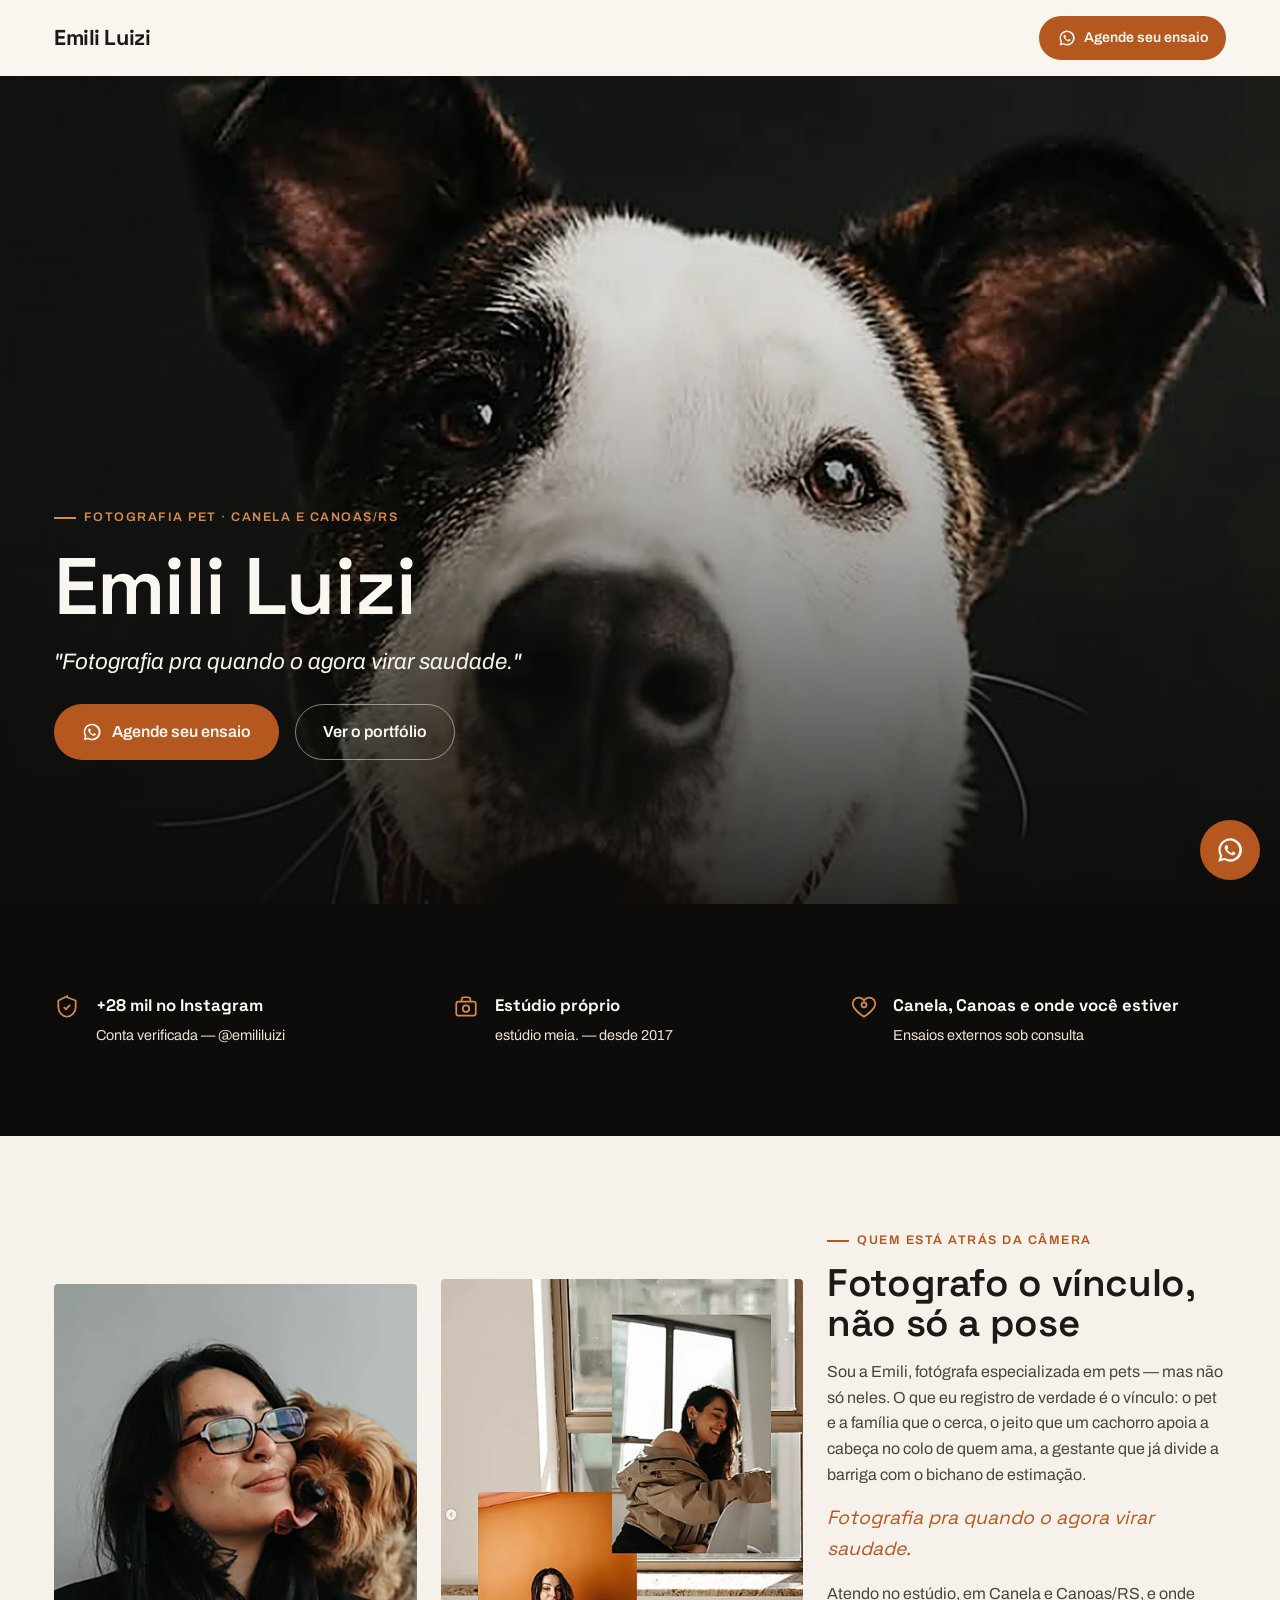
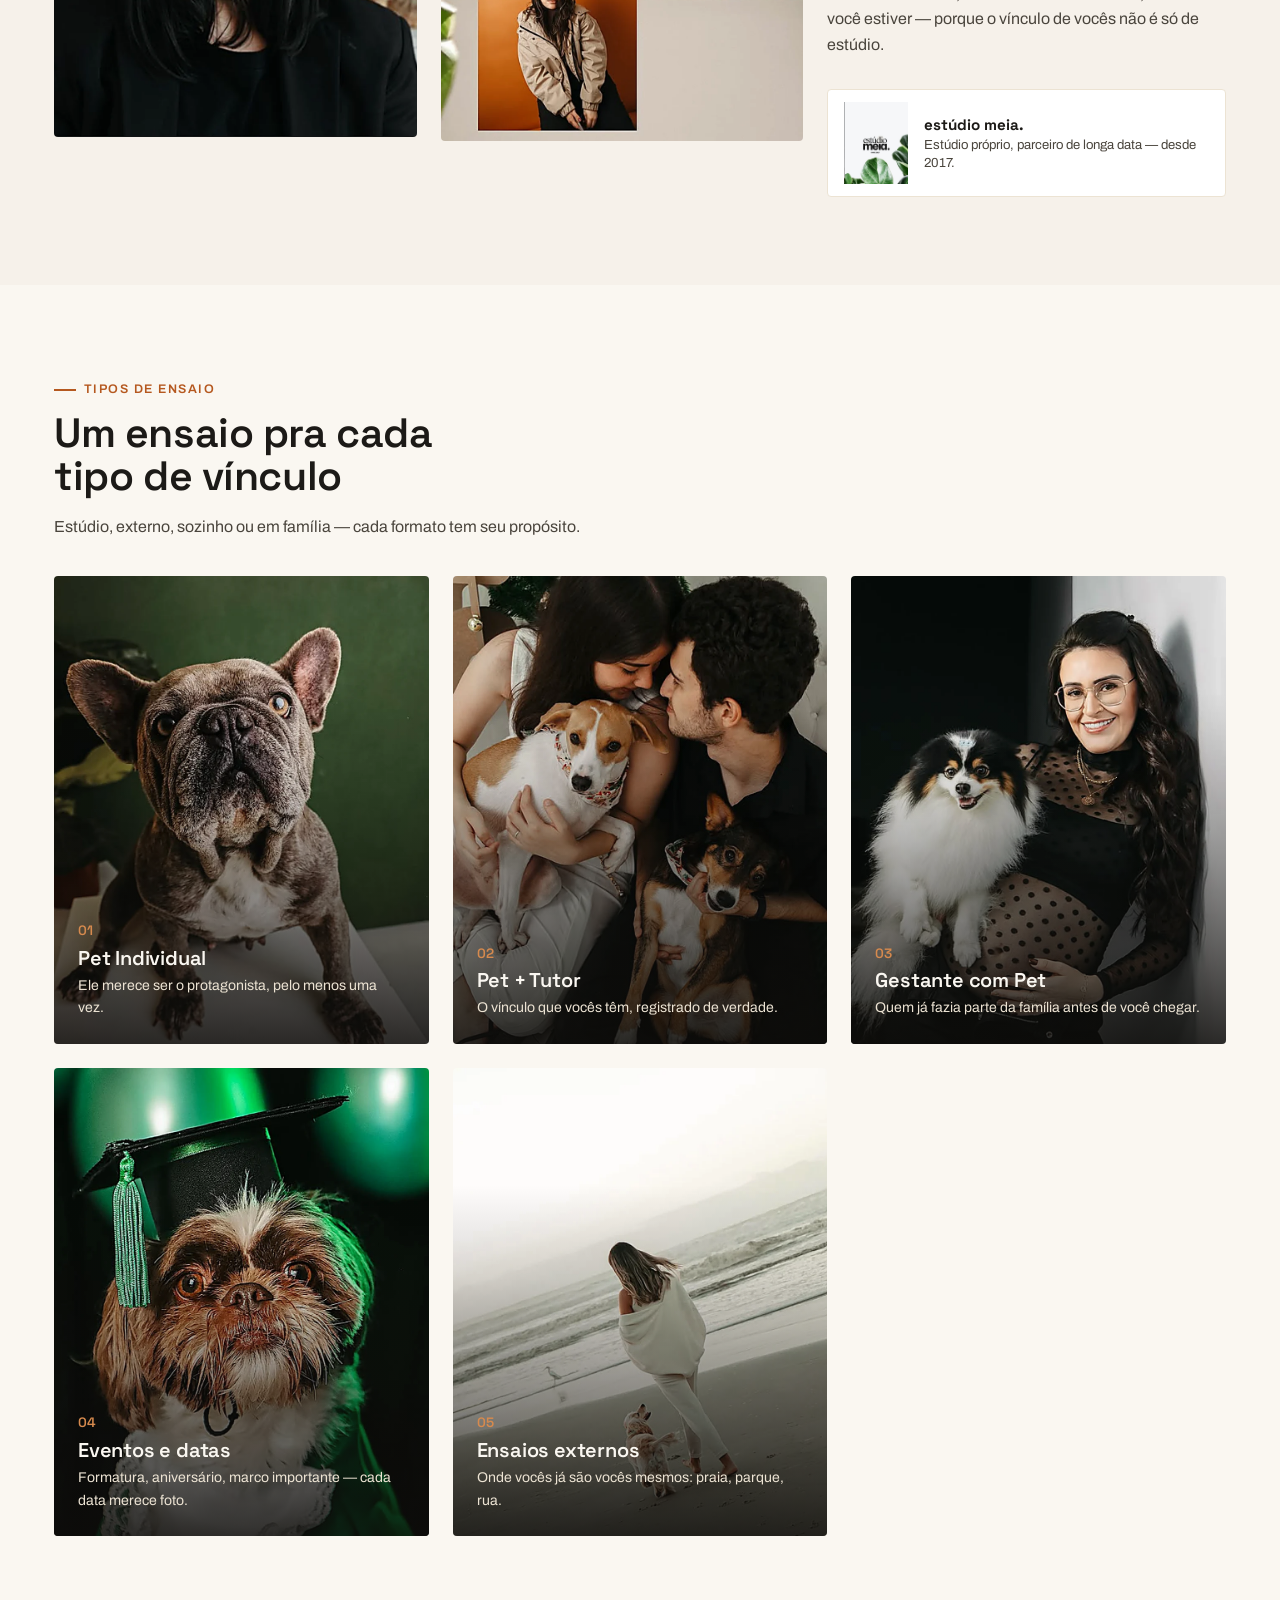
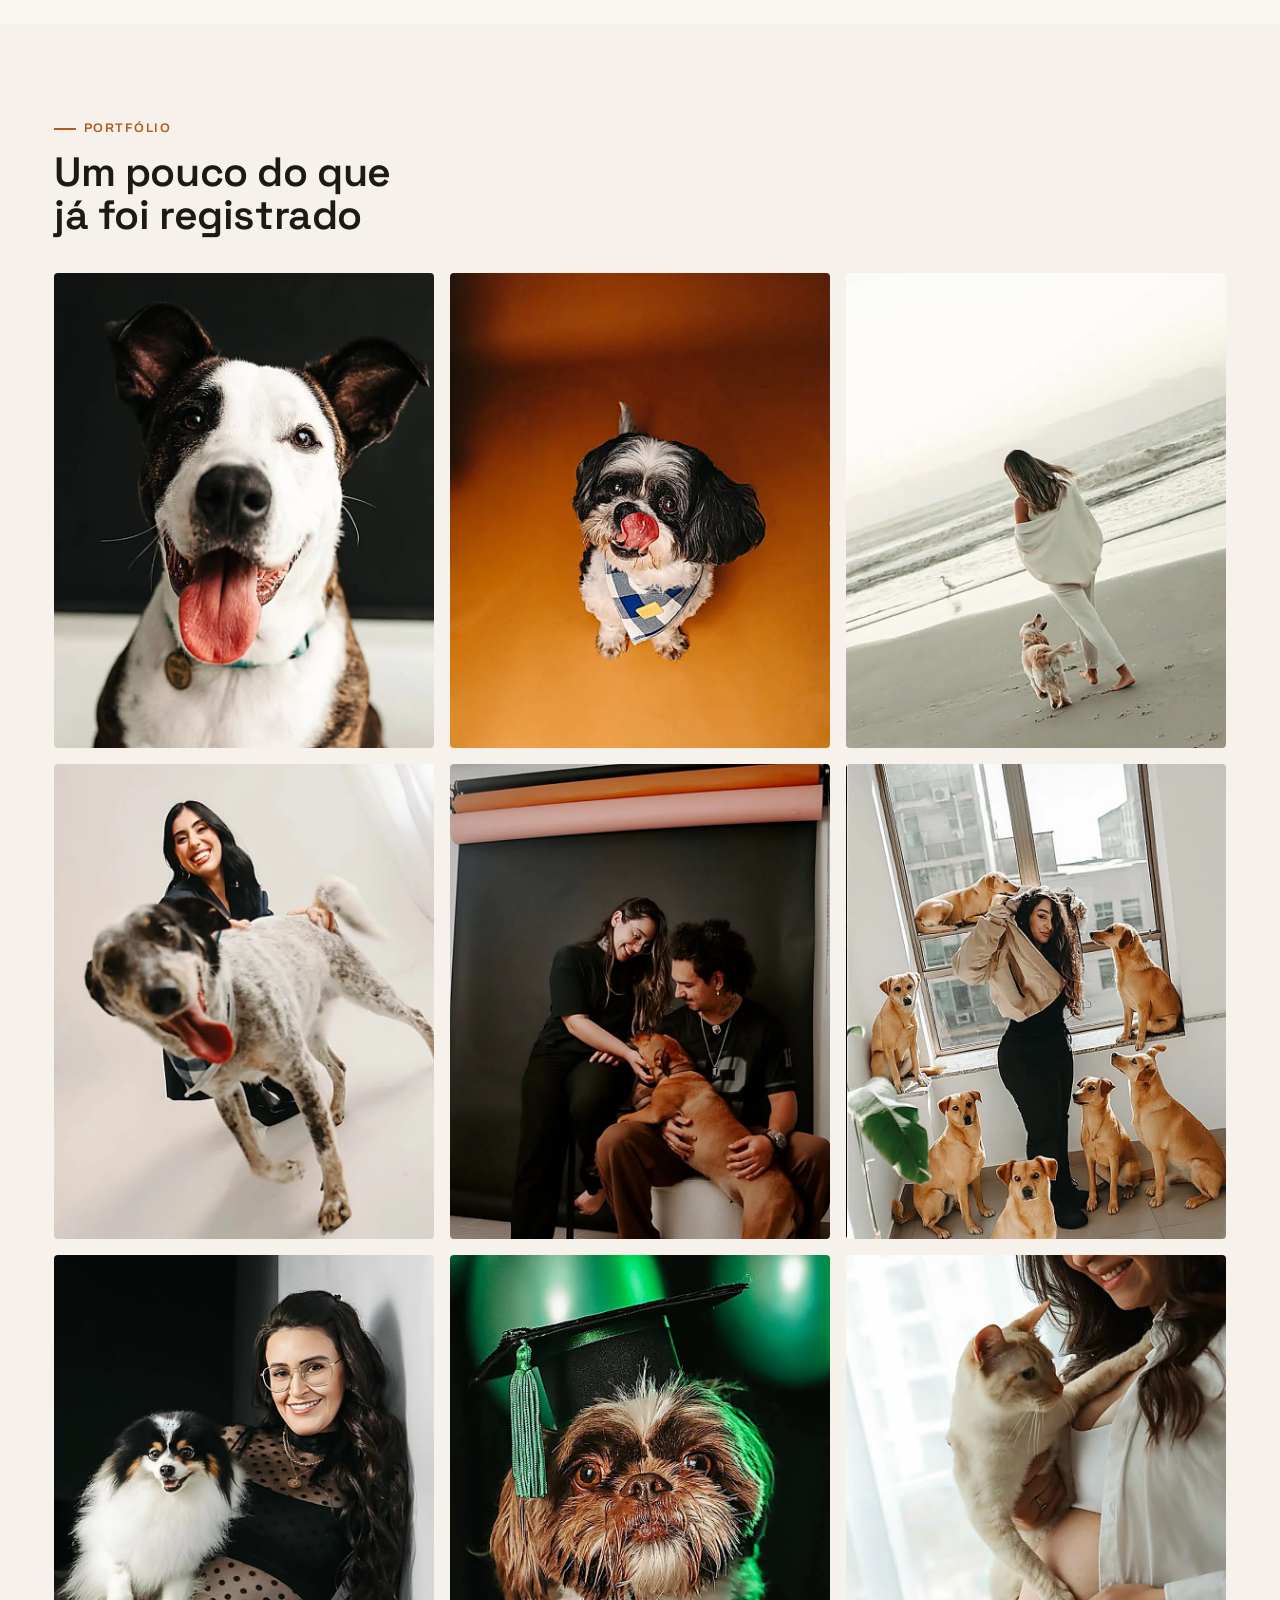
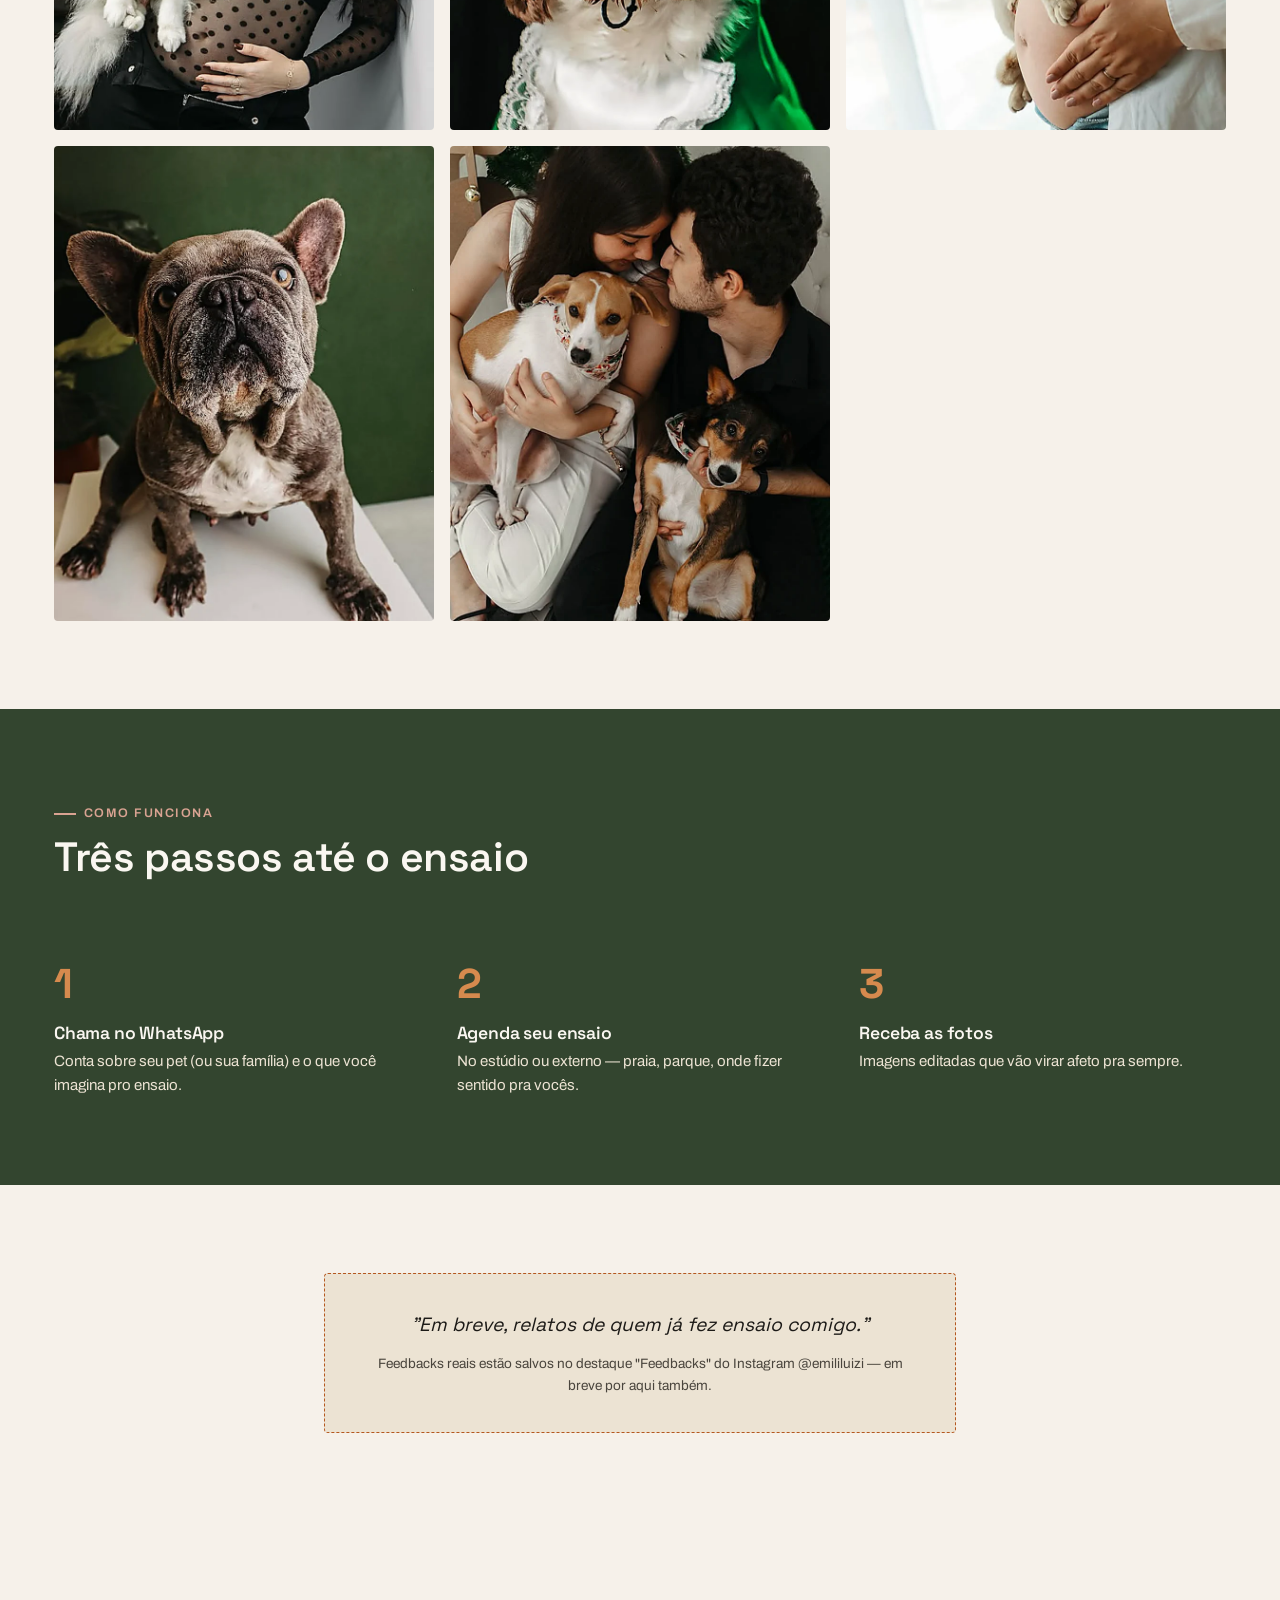
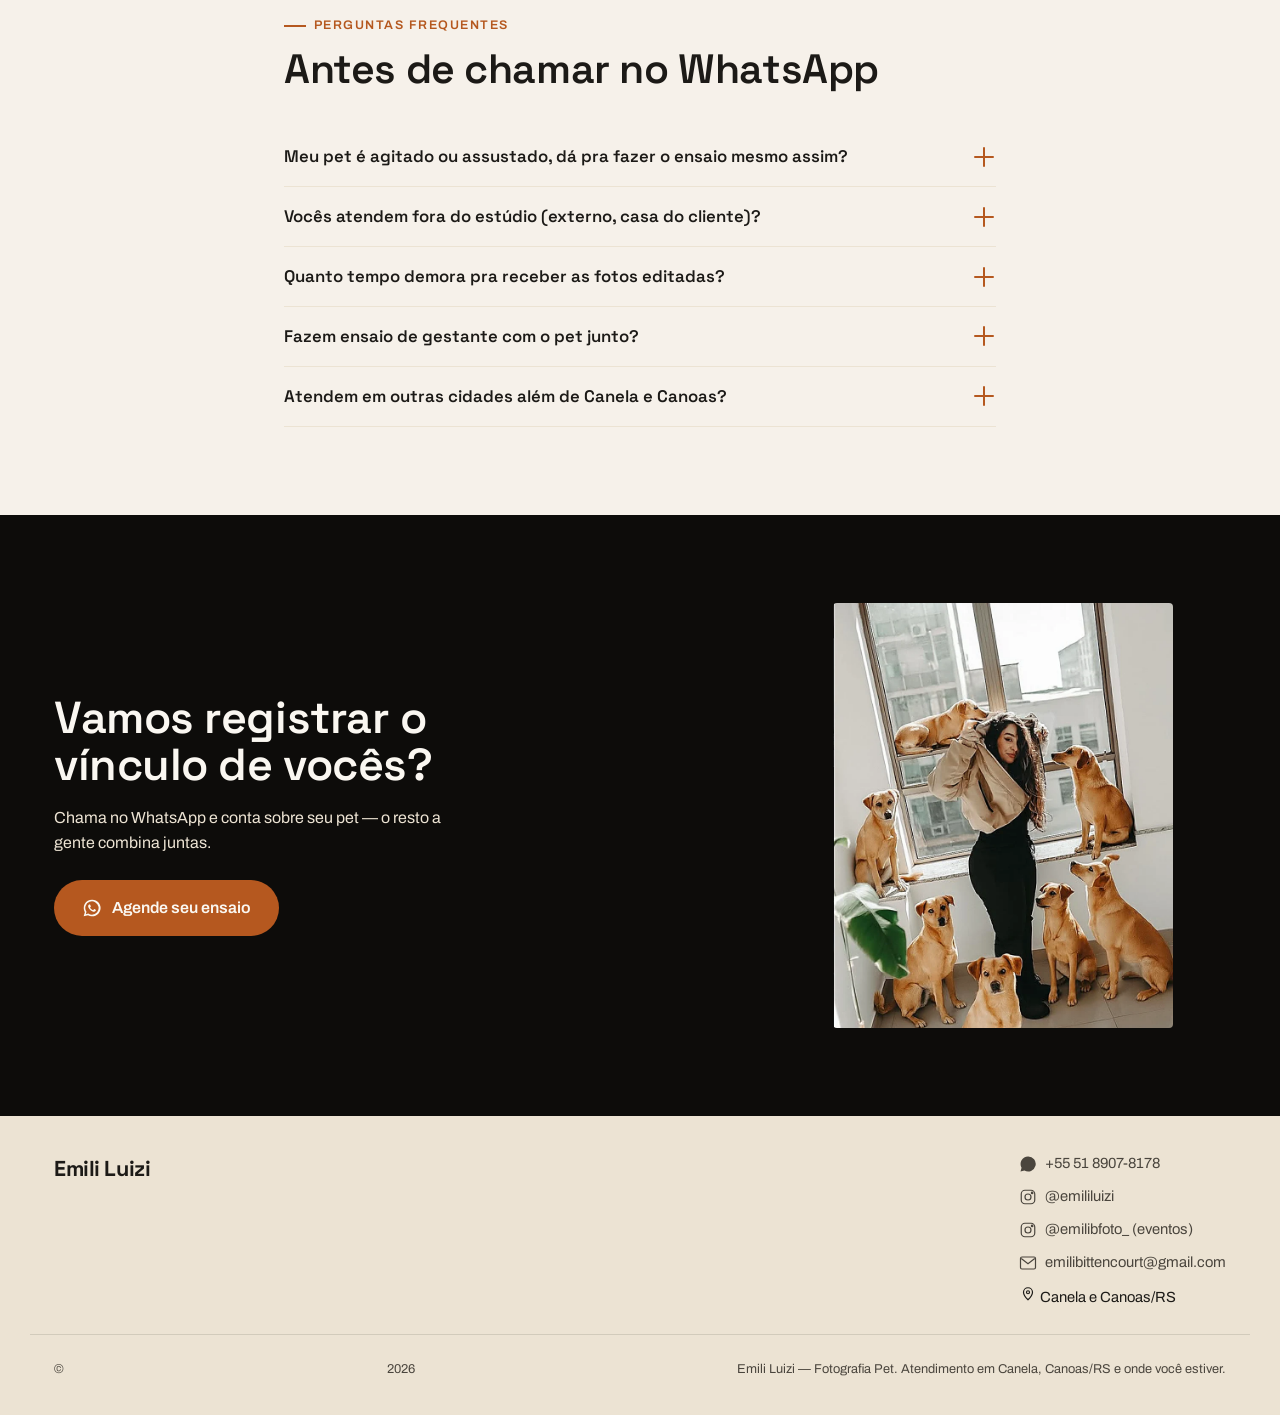
==== index.html @ 00d35cf0 "Site institucional Emili Luizi (fotografa pet) HTML/CSS/JS estatico. Paleta extraida dos proprios fu" ====
<!DOCTYPE html>
<html lang="pt-BR">
<head>
<meta charset="UTF-8">
<meta name="viewport" content="width=device-width, initial-scale=1">
<title>Emili Luizi | Fotógrafa Pet</title>
<meta name="description" content="Fotografia pra quando o agora virar saudade. Ensaios pet, pet+tutor, gestante com pet e eventos em Canela e Canoas/RS — e aonde você estiver.">

<meta property="og:type" content="website">
<meta property="og:title" content="Emili Luizi | Fotógrafa Pet">
<meta property="og:description" content="Fotografia pra quando o agora virar saudade. Ensaios pet, pet+tutor, gestante com pet e eventos em Canela e Canoas/RS.">
<meta property="og:image" content="https://emili-luizi.vercel.app/assets/img/og.jpg">
<meta property="og:url" content="https://emili-luizi.vercel.app/">
<meta name="twitter:card" content="summary_large_image">

<link rel="icon" type="image/svg+xml" href="assets/img/favicon.svg">
<link rel="stylesheet" href="assets/css/style.css">
</head>
<body>

<header class="header">
  <div class="wrap">
    <a href="#topo" class="marca">Emili Luizi</a>
    <a class="nav-cta" href="https://wa.me/555189078178?text=Ol%C3%A1%21%20Vim%20pelo%20site%20e%20gostaria%20de%20agendar%20um%20ensaio." target="_blank" rel="noopener">
      <svg viewBox="0 0 24 24" fill="currentColor" aria-hidden="true"><path d="M12 2a10 10 0 0 0-8.6 15L2 22l5.2-1.4A10 10 0 1 0 12 2Zm0 18a8 8 0 0 1-4.1-1.1l-.3-.2-3 .8.8-2.9-.2-.3A8 8 0 1 1 12 20Zm4.4-5.9c-.2-.1-1.4-.7-1.6-.8-.2-.1-.4-.1-.5.1-.2.2-.6.8-.8 1-.1.2-.3.2-.5.1-.2-.1-1-.4-1.9-1.2-.7-.6-1.2-1.4-1.3-1.6-.1-.2 0-.4.1-.5l.4-.4c.1-.1.2-.3.2-.4.1-.2 0-.3 0-.5s-.5-1.3-.7-1.7c-.2-.4-.4-.4-.5-.4h-.5c-.2 0-.4.1-.6.3-.2.2-.8.8-.8 1.9s.8 2.2.9 2.4c.1.2 1.6 2.5 3.9 3.5.5.2.9.4 1.3.5.5.2 1 .1 1.4.1.4-.1 1.4-.6 1.6-1.1.2-.5.2-1 .1-1.1-.1-.1-.2-.2-.4-.3Z"/></svg>
      Agende seu ensaio
    </a>
  </div>
</header>

<main id="topo">

  <!-- 1. HERO -->
  <section class="hero">
    <div class="hero-fundo">
      <picture>
        <source srcset="assets/img/hero.webp" type="image/webp">
        <img src="assets/img/hero.jpg" alt="Cachorro sorrindo com a língua de fora, retrato em estúdio fundo preto" width="1400" height="1750" loading="eager">
      </picture>
    </div>
    <div class="hero-conteudo wrap">
      <span class="kicker">Fotografia Pet · Canela e Canoas/RS</span>
      <h1>Emili Luizi</h1>
      <p class="slogan">"Fotografia pra quando o agora virar saudade."</p>
      <div class="botoes-hero">
        <a class="btn btn-terracota" href="https://wa.me/555189078178?text=Ol%C3%A1%21%20Vim%20pelo%20site%20e%20gostaria%20de%20agendar%20um%20ensaio." target="_blank" rel="noopener">
          <svg viewBox="0 0 24 24" fill="currentColor" aria-hidden="true"><path d="M12 2a10 10 0 0 0-8.6 15L2 22l5.2-1.4A10 10 0 1 0 12 2Zm0 18a8 8 0 0 1-4.1-1.1l-.3-.2-3 .8.8-2.9-.2-.3A8 8 0 1 1 12 20Zm4.4-5.9c-.2-.1-1.4-.7-1.6-.8-.2-.1-.4-.1-.5.1-.2.2-.6.8-.8 1-.1.2-.3.2-.5.1-.2-.1-1-.4-1.9-1.2-.7-.6-1.2-1.4-1.3-1.6-.1-.2 0-.4.1-.5l.4-.4c.1-.1.2-.3.2-.4.1-.2 0-.3 0-.5s-.5-1.3-.7-1.7c-.2-.4-.4-.4-.5-.4h-.5c-.2 0-.4.1-.6.3-.2.2-.8.8-.8 1.9s.8 2.2.9 2.4c.1.2 1.6 2.5 3.9 3.5.5.2.9.4 1.3.5.5.2 1 .1 1.4.1.4-.1 1.4-.6 1.6-1.1.2-.5.2-1 .1-1.1-.1-.1-.2-.2-.4-.3Z"/></svg>
          Agende seu ensaio
        </a>
        <a class="btn btn-contorno" href="#galeria">Ver o portfólio</a>
      </div>
    </div>
  </section>

  <!-- 2. SELOS -->
  <section class="selos">
    <div class="wrap">
      <div class="selo">
        <svg viewBox="0 0 24 24" fill="none" stroke="currentColor" stroke-width="1.6" aria-hidden="true"><path d="M12 2 4 6v6c0 5 3.4 8.5 8 9 4.6-.5 8-4 8-9V6l-8-3Z"/><path d="m9 12 2 2 4-4"/></svg>
        <div><strong>+28 mil no Instagram</strong><span>Conta verificada — @emililuizi</span></div>
      </div>
      <div class="selo">
        <svg viewBox="0 0 24 24" fill="none" stroke="currentColor" stroke-width="1.6" aria-hidden="true"><rect x="3" y="7" width="18" height="13" rx="2"/><path d="M8 7V5a2 2 0 0 1 2-2h4a2 2 0 0 1 2 2v2"/><circle cx="12" cy="13.5" r="3"/></svg>
        <div><strong>Estúdio próprio</strong><span>estúdio meia. — desde 2017</span></div>
      </div>
      <div class="selo">
        <svg viewBox="0 0 24 24" fill="none" stroke="currentColor" stroke-width="1.6" aria-hidden="true"><path d="M12 21s-7-4.5-9.5-9A5.5 5.5 0 0 1 12 6a5.5 5.5 0 0 1 9.5 6c-2.5 4.5-9.5 9-9.5 9Z"/><circle cx="12" cy="10" r="2.3"/></svg>
        <div><strong>Canela, Canoas e onde você estiver</strong><span>Ensaios externos sob consulta</span></div>
      </div>
    </div>
  </section>

  <!-- 3. SOBRE -->
  <section class="sobre" id="sobre">
    <div class="wrap">
      <div class="sobre-fig">
        <picture>
          <source srcset="assets/img/sobre-principal.webp" type="image/webp">
          <img src="assets/img/sobre-principal.jpg" alt="Emili Luizi sendo lambida por um cachorro pequeno de pelagem clara" width="900" height="1050" loading="lazy">
        </picture>
      </div>
      <div class="sobre-fig colagem">
        <picture>
          <source srcset="assets/img/sobre-colagem.webp" type="image/webp">
          <img src="assets/img/sobre-colagem.jpg" alt="Colagem de dois retratos de Emili Luizi, um perto da janela e outro em fundo laranja" width="900" height="1150" loading="lazy">
        </picture>
      </div>
      <div class="sobre-texto">
        <span class="kicker">Quem está atrás da câmera</span>
        <h2>Fotografo o vínculo, não só a pose</h2>
        <p>Sou a Emili, fotógrafa especializada em pets — mas não só neles. O que eu registro de verdade é o vínculo: o pet e a família que o cerca, o jeito que um cachorro apoia a cabeça no colo de quem ama, a gestante que já divide a barriga com o bichano de estimação.</p>
        <p class="frase">Fotografia pra quando o agora virar saudade.</p>
        <p>Atendo no estúdio, em Canela e Canoas/RS, e onde você estiver — porque o vínculo de vocês não é só de estúdio.</p>
        <a class="selo-estudio" href="https://www.instagram.com/estudiomeia_/" target="_blank" rel="noopener">
          <img src="assets/img/logo-estudio.jpg" alt="Logo do estúdio meia., desde 2017" width="64" height="82" loading="lazy">
          <span><strong>estúdio meia.</strong>Estúdio próprio, parceiro de longa data — desde 2017.</span>
        </a>
      </div>
    </div>
  </section>

  <!-- 4. TIPOS DE ENSAIO -->
  <section class="ensaios">
    <div class="wrap">
      <div class="secao-cabecalho">
        <span class="kicker">Tipos de ensaio</span>
        <h2>Um ensaio pra cada tipo de vínculo</h2>
        <p>Estúdio, externo, sozinho ou em família — cada formato tem seu propósito.</p>
      </div>
      <div class="grade-ensaios">
        <article class="card-ensaio">
          <picture><source srcset="assets/img/card-individual.webp" type="image/webp"><img src="assets/img/card-individual.jpg" alt="Buldogue francês em ensaio de estúdio com fundo verde" loading="lazy"></picture>
          <div class="card-ensaio-texto">
            <span class="numero">01</span>
            <h3>Pet Individual</h3>
            <p>Ele merece ser o protagonista, pelo menos uma vez.</p>
          </div>
        </article>
        <article class="card-ensaio">
          <picture><source srcset="assets/img/card-tutor.webp" type="image/webp"><img src="assets/img/card-tutor.jpg" alt="Casal abraçado com dois cachorros no colo" loading="lazy"></picture>
          <div class="card-ensaio-texto">
            <span class="numero">02</span>
            <h3>Pet + Tutor</h3>
            <p>O vínculo que vocês têm, registrado de verdade.</p>
          </div>
        </article>
        <article class="card-ensaio">
          <picture><source srcset="assets/img/card-gestante.webp" type="image/webp"><img src="assets/img/card-gestante.jpg" alt="Gestante segurando um cachorro pequeno de estimação" loading="lazy"></picture>
          <div class="card-ensaio-texto">
            <span class="numero">03</span>
            <h3>Gestante com Pet</h3>
            <p>Quem já fazia parte da família antes de você chegar.</p>
          </div>
        </article>
        <article class="card-ensaio">
          <picture><source srcset="assets/img/card-eventos.webp" type="image/webp"><img src="assets/img/card-eventos.jpg" alt="Cachorro usando capelo de formatura em ensaio temático" loading="lazy"></picture>
          <div class="card-ensaio-texto">
            <span class="numero">04</span>
            <h3>Eventos e datas</h3>
            <p>Formatura, aniversário, marco importante — cada data merece foto.</p>
          </div>
        </article>
        <article class="card-ensaio">
          <picture><source srcset="assets/img/card-externo.webp" type="image/webp"><img src="assets/img/card-externo.jpg" alt="Mulher correndo na praia com o cachorro" loading="lazy"></picture>
          <div class="card-ensaio-texto">
            <span class="numero">05</span>
            <h3>Ensaios externos</h3>
            <p>Onde vocês já são vocês mesmos: praia, parque, rua.</p>
          </div>
        </article>
      </div>
    </div>
  </section>

  <!-- 5. GALERIA -->
  <section class="galeria" id="galeria">
    <div class="wrap">
      <div class="secao-cabecalho">
        <span class="kicker">Portfólio</span>
        <h2>Um pouco do que já foi registrado</h2>
      </div>
      <div class="grade-galeria">
        <figure><picture><source srcset="assets/img/galeria-01.webp" type="image/webp"><img src="assets/img/galeria-01.jpg" alt="Cachorro sorrindo em estúdio, fundo preto" width="800" height="1000" loading="lazy"></picture></figure>
        <figure><picture><source srcset="assets/img/galeria-02.webp" type="image/webp"><img src="assets/img/galeria-02.jpg" alt="Mulher correndo com cachorro em estúdio" width="800" height="1000" loading="lazy"></picture></figure>
        <figure><picture><source srcset="assets/img/galeria-03.webp" type="image/webp"><img src="assets/img/galeria-03.jpg" alt="Gestante com cachorro de colo em estúdio" width="800" height="1000" loading="lazy"></picture></figure>
        <figure><picture><source srcset="assets/img/galeria-04.webp" type="image/webp"><img src="assets/img/galeria-04.jpg" alt="Buldogue francês em fundo verde escuro" width="800" height="1000" loading="lazy"></picture></figure>
        <figure><picture><source srcset="assets/img/galeria-05.webp" type="image/webp"><img src="assets/img/galeria-05.jpg" alt="Cachorro pequeno com bandana em fundo terracota" width="800" height="1000" loading="lazy"></picture></figure>
        <figure><picture><source srcset="assets/img/galeria-06.webp" type="image/webp"><img src="assets/img/galeria-06.jpg" alt="Casal com cachorro em estúdio, fundos coloridos ao fundo" width="800" height="1000" loading="lazy"></picture></figure>
        <figure><picture><source srcset="assets/img/galeria-07.webp" type="image/webp"><img src="assets/img/galeria-07.jpg" alt="Cachorro com capelo de formatura" width="800" height="1000" loading="lazy"></picture></figure>
        <figure><picture><source srcset="assets/img/galeria-08.webp" type="image/webp"><img src="assets/img/galeria-08.jpg" alt="Casal abraçado com dois cachorros" width="800" height="1000" loading="lazy"></picture></figure>
        <figure><picture><source srcset="assets/img/galeria-09.webp" type="image/webp"><img src="assets/img/galeria-09.jpg" alt="Mulher correndo na praia com cachorro" width="800" height="1000" loading="lazy"></picture></figure>
        <figure><picture><source srcset="assets/img/galeria-10.webp" type="image/webp"><img src="assets/img/galeria-10.jpg" alt="Mulher rodeada de sete cachorros numa janela" width="800" height="1000" loading="lazy"></picture></figure>
        <figure><picture><source srcset="assets/img/galeria-11.webp" type="image/webp"><img src="assets/img/galeria-11.jpg" alt="Gestante com gato de estimação perto da janela" width="800" height="1000" loading="lazy"></picture></figure>
      </div>
    </div>
  </section>

  <!-- 6. COMO FUNCIONA -->
  <section class="como-funciona">
    <div class="wrap">
      <div class="secao-cabecalho">
        <span class="kicker">Como funciona</span>
        <h2>Três passos até o ensaio</h2>
      </div>
      <div class="passos">
        <div class="passo">
          <h3>Chama no WhatsApp</h3>
          <p>Conta sobre seu pet (ou sua família) e o que você imagina pro ensaio.</p>
        </div>
        <div class="passo">
          <h3>Agenda seu ensaio</h3>
          <p>No estúdio ou externo — praia, parque, onde fizer sentido pra vocês.</p>
        </div>
        <div class="passo">
          <h3>Receba as fotos</h3>
          <p>Imagens editadas que vão virar afeto pra sempre.</p>
        </div>
      </div>
    </div>
  </section>

  <!-- 7. DEPOIMENTOS -->
  <section class="depoimentos">
    <div class="wrap">
      <div class="card-depoimento">
        <p>"Em breve, relatos de quem já fez ensaio comigo."</p>
        <span>Feedbacks reais estão salvos no destaque "Feedbacks" do Instagram @emililuizi — em breve por aqui também.</span>
      </div>
    </div>
  </section>

  <!-- 8. FAQ -->
  <section class="faq" id="faq">
    <div class="wrap">
      <div class="secao-cabecalho">
        <span class="kicker">Perguntas frequentes</span>
        <h2>Antes de chamar no WhatsApp</h2>
      </div>

      <details class="item-faq">
        <summary>Meu pet é agitado ou assustado, dá pra fazer o ensaio mesmo assim?<span class="icone-mais"></span></summary>
        <p class="resposta">Dá sim. Boa parte dos pets chega ao estúdio meio inseguro — faz parte do processo dar tempo pra ele se acostumar antes de fotografar. Conta como ele costuma reagir na primeira conversa, assim já chegamos preparadas.</p>
      </details>

      <details class="item-faq">
        <summary>Vocês atendem fora do estúdio (externo, casa do cliente)?<span class="icone-mais"></span></summary>
        <p class="resposta">Sim. Ensaios externos acontecem em Canela, Canoas e onde você estiver — praia, parque, ou a própria casa do pet, que às vezes é onde ele fica mais à vontade.</p>
      </details>

      <details class="item-faq">
        <summary>Quanto tempo demora pra receber as fotos editadas?<span class="icone-mais"></span></summary>
        <p class="resposta">O prazo varia com o tipo de ensaio e é combinado antes de fechar — pergunta no WhatsApp pra ter o prazo exato pro seu caso.</p>
      </details>

      <details class="item-faq">
        <summary>Fazem ensaio de gestante com o pet junto?<span class="icone-mais"></span></summary>
        <p class="resposta">Fazemos, é um dos ensaios que mais gosto de registrar — o pet que já fazia parte da família antes do bebê chegar. Dá pra combinar no estúdio ou num lugar especial pra vocês.</p>
      </details>

      <details class="item-faq">
        <summary>Atendem em outras cidades além de Canela e Canoas?<span class="icone-mais"></span></summary>
        <p class="resposta">Sim, "e aonde tu estiver" é literal — ensaios em outras cidades são combinados caso a caso pelo WhatsApp.</p>
      </details>
    </div>
  </section>

  <!-- 9. CTA FINAL -->
  <section class="cta-final">
    <div class="wrap cta-final-grade">
      <div>
        <h2>Vamos registrar o vínculo de vocês?</h2>
        <p>Chama no WhatsApp e conta sobre seu pet — o resto a gente combina juntas.</p>
        <a class="btn btn-terracota" href="https://wa.me/555189078178?text=Ol%C3%A1%21%20Vim%20pelo%20site%20e%20gostaria%20de%20agendar%20um%20ensaio." target="_blank" rel="noopener">
          <svg viewBox="0 0 24 24" fill="currentColor" aria-hidden="true"><path d="M12 2a10 10 0 0 0-8.6 15L2 22l5.2-1.4A10 10 0 1 0 12 2Zm0 18a8 8 0 0 1-4.1-1.1l-.3-.2-3 .8.8-2.9-.2-.3A8 8 0 1 1 12 20Zm4.4-5.9c-.2-.1-1.4-.7-1.6-.8-.2-.1-.4-.1-.5.1-.2.2-.6.8-.8 1-.1.2-.3.2-.5.1-.2-.1-1-.4-1.9-1.2-.7-.6-1.2-1.4-1.3-1.6-.1-.2 0-.4.1-.5l.4-.4c.1-.1.2-.3.2-.4.1-.2 0-.3 0-.5s-.5-1.3-.7-1.7c-.2-.4-.4-.4-.5-.4h-.5c-.2 0-.4.1-.6.3-.2.2-.8.8-.8 1.9s.8 2.2.9 2.4c.1.2 1.6 2.5 3.9 3.5.5.2.9.4 1.3.5.5.2 1 .1 1.4.1.4-.1 1.4-.6 1.6-1.1.2-.5.2-1 .1-1.1-.1-.1-.2-.2-.4-.3Z"/></svg>
          Agende seu ensaio
        </a>
      </div>
      <div class="cta-final-fig">
        <picture><source srcset="assets/img/galeria-10.webp" type="image/webp"><img src="assets/img/galeria-10.jpg" alt="Emili Luizi rodeada de sete cachorros" width="800" height="1000" loading="lazy"></picture>
      </div>
    </div>
  </section>
</main>

<footer class="rodape">
  <div class="wrap">
    <a href="#topo" class="marca">Emili Luizi</a>
    <nav class="rodape-links">
      <a href="https://wa.me/555189078178?text=Ol%C3%A1%21%20Vim%20pelo%20site%20e%20gostaria%20de%20agendar%20um%20ensaio." target="_blank" rel="noopener">
        <svg viewBox="0 0 24 24" fill="currentColor" aria-hidden="true"><path d="M12 2a10 10 0 0 0-8.6 15L2 22l5.2-1.4A10 10 0 1 0 12 2Z"/></svg>
        +55 51 8907-8178
      </a>
      <a href="https://www.instagram.com/emililuizi/" target="_blank" rel="noopener">
        <svg viewBox="0 0 24 24" fill="none" stroke="currentColor" stroke-width="1.6" aria-hidden="true"><rect x="3" y="3" width="18" height="18" rx="5"/><circle cx="12" cy="12" r="4"/><circle cx="17.5" cy="6.5" r="1"/></svg>
        @emililuizi
      </a>
      <a href="https://www.instagram.com/emilibfoto_/" target="_blank" rel="noopener">
        <svg viewBox="0 0 24 24" fill="none" stroke="currentColor" stroke-width="1.6" aria-hidden="true"><rect x="3" y="3" width="18" height="18" rx="5"/><circle cx="12" cy="12" r="4"/><circle cx="17.5" cy="6.5" r="1"/></svg>
        @emilibfoto_ (eventos)
      </a>
      <a href="mailto:emilibittencourt@gmail.com">
        <svg viewBox="0 0 24 24" fill="none" stroke="currentColor" stroke-width="1.6" aria-hidden="true"><rect x="2" y="4" width="20" height="16" rx="2"/><path d="m3 6 9 7 9-7"/></svg>
        emilibittencourt@gmail.com
      </a>
      <span>
        <svg viewBox="0 0 24 24" fill="none" stroke="currentColor" stroke-width="1.6" aria-hidden="true" style="display:inline-block;width:18px;height:18px"><path d="M12 21s-6-5.5-6-10a6 6 0 0 1 12 0c0 4.5-6 10-6 10Z"/><circle cx="12" cy="11" r="2"/></svg>
        Canela e Canoas/RS
      </span>
    </nav>
  </div>
  <div class="rodape-base wrap">
    © <span id="ano"></span> Emili Luizi — Fotografia Pet. Atendimento em Canela, Canoas/RS e onde você estiver.
  </div>
</footer>

<a class="whats-flutuante" href="https://wa.me/555189078178?text=Ol%C3%A1%21%20Vim%20pelo%20site%20e%20gostaria%20de%20agendar%20um%20ensaio." target="_blank" rel="noopener" aria-label="Agende pelo WhatsApp">
  <svg viewBox="0 0 24 24" fill="currentColor" aria-hidden="true"><path d="M12 2a10 10 0 0 0-8.6 15L2 22l5.2-1.4A10 10 0 1 0 12 2Zm0 18a8 8 0 0 1-4.1-1.1l-.3-.2-3 .8.8-2.9-.2-.3A8 8 0 1 1 12 20Zm4.4-5.9c-.2-.1-1.4-.7-1.6-.8-.2-.1-.4-.1-.5.1-.2.2-.6.8-.8 1-.1.2-.3.2-.5.1-.2-.1-1-.4-1.9-1.2-.7-.6-1.2-1.4-1.3-1.6-.1-.2 0-.4.1-.5l.4-.4c.1-.1.2-.3.2-.4.1-.2 0-.3 0-.5s-.5-1.3-.7-1.7c-.2-.4-.4-.4-.5-.4h-.5c-.2 0-.4.1-.6.3-.2.2-.8.8-.8 1.9s.8 2.2.9 2.4c.1.2 1.6 2.5 3.9 3.5.5.2.9.4 1.3.5.5.2 1 .1 1.4.1.4-.1 1.4-.6 1.6-1.1.2-.5.2-1 .1-1.1-.1-.1-.2-.2-.4-.3Z"/></svg>
</a>

<script src="assets/js/main.js"></script>
<script>document.getElementById('ano').textContent = new Date().getFullYear();</script>
</body>
</html>
---- assets/css/style.css ----
@import url('https://fonts.googleapis.com/css2?family=Space+Grotesk:wght@400;500;600;700&family=Archivo:wght@400;500;600;700&display=swap');

:root{
  --bege-100:#FAF7F1;
  --bege-200:#F6F1EA;
  --bege-300:#ECE3D3;
  --tinta:#1C1A17;
  --tinta-suave:#4A453D;
  --preto:#0D0C0A;
  --branco:#FFFFFF;

  --terracota:#B5581F;
  --terracota-700:#8F4417;
  --terracota-claro:#D68A4E;
  --verde:#33452F;
  --verde-claro:#5C7355;
  --rosa:#D9A392;

  --fonte-display:'Space Grotesk', 'Avenir Next', sans-serif;
  --fonte-sans:'Archivo', -apple-system, 'Segoe UI', sans-serif;

  --s-1:.5rem; --s-2:.75rem; --s-3:1rem; --s-4:1.5rem; --s-5:2.25rem;
  --s-6:3.5rem; --s-7:5.5rem; --s-8:8rem;

  --raio:4px;
  --anel-foco: 0 0 0 3px var(--bege-100), 0 0 0 6px var(--terracota);
}

*,*::before,*::after{box-sizing:border-box}
html{scroll-behavior:smooth}
@media (prefers-reduced-motion: reduce){
  html{scroll-behavior:auto}
  *,*::before,*::after{animation-duration:.001ms!important;animation-iteration-count:1!important;transition-duration:.001ms!important;scroll-behavior:auto!important}
}
body{
  margin:0;
  background:var(--bege-200);
  color:var(--tinta);
  font-family:var(--fonte-sans);
  font-size:16px;
  line-height:1.6;
  -webkit-font-smoothing:antialiased;
}
img{max-width:100%;display:block}
a{color:inherit}
h1,h2,h3{
  font-family:var(--fonte-display);
  font-weight:600;
  line-height:1.05;
  letter-spacing:-.01em;
  text-wrap:balance;
  margin:0;
  color:var(--tinta);
}
p{margin:0}
.wrap{
  width:100%;
  max-width:1220px;
  margin-inline:auto;
  padding-inline:var(--s-4);
}
section{padding-block:var(--s-7)}
@media (max-width:640px){
  section{padding-block:var(--s-6)}
  .wrap{padding-inline:var(--s-3)}
}
button, a{cursor:pointer}
:focus-visible{outline:none; box-shadow:var(--anel-foco); border-radius:3px}

.kicker{
  display:inline-flex; align-items:center; gap:.5rem;
  font-size:.78rem; letter-spacing:.12em; text-transform:uppercase;
  color:var(--terracota); font-weight:600;
}
.kicker::before{ content:''; width:22px; height:2px; background:var(--terracota); }

/* ---------- Header ---------- */
.header{
  position:sticky; top:0; z-index:40;
  background:rgba(250,247,241,.9);
  backdrop-filter:blur(8px);
  -webkit-backdrop-filter:blur(8px);
}
.header.no-fundo{ background:transparent; }
.header .wrap{
  display:flex; align-items:center; justify-content:space-between;
  padding-block:var(--s-3);
}
.marca{
  font-family:var(--fonte-display);
  font-size:1.35rem; font-weight:700;
  color:inherit;
  text-decoration:none;
  letter-spacing:-.02em;
}
.nav-cta{
  display:inline-flex; align-items:center; gap:.5rem;
  background:var(--terracota); color:var(--bege-100);
  padding:.65rem 1.15rem; border-radius:999px;
  font-size:.88rem; font-weight:600; text-decoration:none;
  transition:background .2s ease;
  min-height:44px;
}
.nav-cta:hover{ background:var(--terracota-700); }
.nav-cta svg{width:18px;height:18px;flex:none}

/* ---------- Hero ---------- */
.hero{
  position:relative;
  min-height:92vh;
  display:flex; align-items:flex-end;
  color:var(--bege-100);
  overflow:hidden;
  padding-top:0;
}
.hero-fundo{
  position:absolute; inset:0; z-index:0;
}
.hero-fundo img{ width:100%; height:100%; object-fit:cover; object-position:50% 20%; }
.hero-fundo::after{
  content:'';
  position:absolute; inset:0;
  background:linear-gradient(0deg, rgba(13,12,10,.88) 0%, rgba(13,12,10,.35) 45%, rgba(13,12,10,.15) 70%);
}
.hero-conteudo{
  position:relative; z-index:1;
  padding-block:var(--s-7) var(--s-6);
  width:100%;
}
.hero-conteudo .kicker{ color:var(--terracota-claro); }
.hero-conteudo .kicker::before{ background:var(--terracota-claro); }
.hero h1{
  font-size:clamp(2.6rem, 7vw, 5rem);
  color:var(--bege-100);
  margin-block:var(--s-3);
}
.hero p.slogan{
  font-size:clamp(1.1rem, 2vw, 1.4rem);
  color:var(--bege-200);
  max-width:36ch;
  margin-bottom:var(--s-4);
  font-style:italic;
}
.botoes-hero{ display:flex; flex-wrap:wrap; gap:var(--s-3); }
.btn{
  display:inline-flex; align-items:center; justify-content:center; gap:.6rem;
  min-height:52px;
  padding:.9rem 1.7rem;
  border-radius:999px;
  font-family:var(--fonte-sans);
  font-weight:600; font-size:1rem;
  text-decoration:none;
  border:1px solid transparent;
  transition:background .2s ease, color .2s ease, border-color .2s ease, transform .15s ease;
}
.btn svg{width:20px;height:20px;flex:none}
.btn-terracota{ background:var(--terracota); color:var(--bege-100); }
.btn-terracota:hover{ background:var(--terracota-700); }
.btn-contorno{ background:transparent; color:var(--bege-100); border-color:rgba(250,247,241,.5); }
.btn-contorno:hover{ background:rgba(250,247,241,.12); }

/* ---------- Selos ---------- */
.selos{ background:var(--preto); color:var(--bege-100); }
.selos .wrap{
  display:grid; grid-template-columns:repeat(3,1fr); gap:var(--s-4);
}
@media (max-width:820px){ .selos .wrap{ grid-template-columns:1fr; gap:var(--s-4); } }
.selo{ display:flex; align-items:flex-start; gap:var(--s-3); }
.selo svg{ width:26px; height:26px; color:var(--terracota-claro); flex:none; margin-top:.15rem; }
.selo strong{ display:block; font-family:var(--fonte-display); font-size:1.05rem; margin-bottom:.2rem; }
.selo span{ font-size:.9rem; color:var(--bege-300); }

/* ---------- Sobre ---------- */
.sobre .wrap{
  display:grid; grid-template-columns:1fr 1fr 1.1fr; gap:var(--s-4);
  align-items:center;
}
@media (max-width:960px){
  .sobre .wrap{ grid-template-columns:1fr 1fr; }
  .sobre-texto{ grid-column:1 / -1; order:-1; }
}
@media (max-width:640px){
  .sobre .wrap{ grid-template-columns:1fr; }
}
.sobre-fig{ border-radius:var(--raio); overflow:hidden; aspect-ratio:4/5; }
.sobre-fig img{ width:100%; height:100%; object-fit:cover; }
.sobre-fig.colagem{ aspect-ratio:4/5.1; }
.sobre-texto h2{ font-size:clamp(1.9rem,3vw,2.5rem); margin-block:var(--s-2) var(--s-3); }
.sobre-texto p{ color:var(--tinta-suave); margin-bottom:var(--s-3); max-width:48ch; }
.sobre-texto .frase{
  font-family:var(--fonte-display); font-style:italic; color:var(--terracota);
  font-size:1.2rem; margin-block:var(--s-3);
}
.selo-estudio{
  display:inline-flex; align-items:center; gap:var(--s-3);
  background:var(--branco); border:1px solid var(--bege-300);
  border-radius:var(--raio); padding:.75rem 1rem;
  margin-top:var(--s-3);
  text-decoration:none; color:var(--tinta);
  transition:border-color .2s ease;
}
.selo-estudio:hover{ border-color:var(--terracota); }
.selo-estudio img{ width:64px; height:auto; flex:none; }
.selo-estudio span{ font-size:.82rem; color:var(--tinta-suave); line-height:1.4; }
.selo-estudio strong{ display:block; font-family:var(--fonte-display); font-size:.95rem; color:var(--tinta); }

/* ---------- Tipos de ensaio ---------- */
.ensaios{ background:var(--bege-100); }
.secao-cabecalho{ max-width:640px; margin-bottom:var(--s-5); }
.secao-cabecalho h2{ font-size:clamp(1.9rem,3.2vw,2.6rem); margin-top:var(--s-2); }
.secao-cabecalho p{ color:var(--tinta-suave); margin-top:var(--s-3); }

.grade-ensaios{
  display:grid; grid-template-columns:repeat(3,1fr); gap:var(--s-4);
}
@media (max-width:960px){ .grade-ensaios{ grid-template-columns:repeat(2,1fr); } }
@media (max-width:640px){ .grade-ensaios{ grid-template-columns:1fr; } }
.grade-ensaios .card-ensaio:nth-child(4){ grid-column:span 1; }

.card-ensaio{
  position:relative;
  border-radius:var(--raio);
  overflow:hidden;
  aspect-ratio:4/5;
  isolation:isolate;
}
.card-ensaio img{
  position:absolute; inset:0; width:100%; height:100%; object-fit:cover;
  transition:transform .5s ease;
}
.card-ensaio:hover img{ transform:scale(1.05); }
.card-ensaio::after{
  content:'';
  position:absolute; inset:0;
  background:linear-gradient(0deg, rgba(13,12,10,.85) 0%, rgba(13,12,10,.15) 55%, rgba(13,12,10,0) 75%);
}
.card-ensaio-texto{
  position:absolute; left:0; right:0; bottom:0; z-index:1;
  padding:var(--s-4);
  color:var(--bege-100);
}
.card-ensaio-texto span.numero{
  font-family:var(--fonte-display); color:var(--terracota-claro); font-size:.85rem; font-weight:600;
}
.card-ensaio-texto h3{ color:var(--bege-100); font-size:1.25rem; margin-block:.3rem .4rem; }
.card-ensaio-texto p{ color:var(--bege-300); font-size:.88rem; }

/* ---------- Galeria ---------- */
.galeria{ background:var(--bege-200); }
.grade-galeria{
  columns:3 240px; column-gap:var(--s-3);
}
@media (max-width:720px){ .grade-galeria{ columns:2 160px; } }
.grade-galeria figure{
  break-inside:avoid; margin:0 0 var(--s-3); border-radius:var(--raio); overflow:hidden;
}
.grade-galeria img{ width:100%; height:auto; display:block; transition:transform .4s ease, filter .4s ease; }
.grade-galeria a{ display:block; }
.grade-galeria a:hover img{ transform:scale(1.03); }

/* ---------- Como funciona ---------- */
.como-funciona{ background:var(--verde); color:var(--bege-100); }
.como-funciona .secao-cabecalho h2{ color:var(--bege-100); }
.como-funciona .kicker{ color:var(--rosa); }
.como-funciona .kicker::before{ background:var(--rosa); }
.passos{ display:grid; grid-template-columns:repeat(3,1fr); gap:var(--s-5); counter-reset:passo; }
@media (max-width:820px){ .passos{ grid-template-columns:1fr; gap:var(--s-4); } }
.passo{ position:relative; padding-top:var(--s-5); }
.passo::before{
  counter-increment:passo; content:counter(passo);
  font-family:var(--fonte-display); font-size:2.6rem; font-weight:700; color:var(--terracota-claro);
  display:block; margin-bottom:.4rem;
}
.passo h3{ color:var(--bege-100); font-size:1.1rem; margin-bottom:.4rem; }
.passo p{ color:var(--bege-300); font-size:.94rem; }

/* ---------- Depoimentos ---------- */
.depoimentos .wrap{ max-width:680px; text-align:center; }
.card-depoimento{
  background:var(--bege-300); border:1px dashed var(--terracota);
  border-radius:var(--raio); padding:var(--s-5);
}
.card-depoimento p{ font-family:var(--fonte-display); font-style:italic; font-size:1.2rem; color:var(--tinta); }
.card-depoimento span{ display:block; margin-top:var(--s-2); font-size:.85rem; color:var(--tinta-suave); }

/* ---------- FAQ ---------- */
.faq .wrap{ max-width:760px; }
.item-faq{ border-bottom:1px solid var(--bege-300); }
.item-faq summary{
  list-style:none;
  display:flex; align-items:center; justify-content:space-between; gap:var(--s-3);
  padding-block:var(--s-3);
  font-family:var(--fonte-display); font-weight:600; font-size:1.05rem;
  cursor:pointer; min-height:44px;
}
.item-faq summary::-webkit-details-marker{ display:none; }
.item-faq .icone-mais{ flex:none; width:24px; height:24px; position:relative; color:var(--terracota); }
.item-faq .icone-mais::before, .item-faq .icone-mais::after{
  content:''; position:absolute; background:currentColor; border-radius:2px; transition:transform .2s ease;
}
.item-faq .icone-mais::before{ inset:11px 2px; height:2px; }
.item-faq .icone-mais::after{ inset:2px 11px; width:2px; }
.item-faq[open] .icone-mais::after{ transform:rotate(90deg); opacity:0; }
.item-faq .resposta{ padding-bottom:var(--s-4); color:var(--tinta-suave); max-width:65ch; }

/* ---------- CTA final ---------- */
.cta-final{ background:var(--preto); color:var(--bege-100); }
.cta-final-grade{ display:grid; grid-template-columns:1.2fr .8fr; gap:var(--s-6); align-items:center; }
@media (max-width:820px){ .cta-final-grade{ grid-template-columns:1fr; text-align:center; } }
.cta-final h2{ color:var(--bege-100); font-size:clamp(2rem,3.6vw,2.8rem); }
.cta-final p{ color:var(--bege-300); margin-block:var(--s-3) var(--s-4); max-width:44ch; }
@media (max-width:820px){ .cta-final p{ margin-inline:auto; } }
.cta-final-fig{ border-radius:var(--raio); overflow:hidden; aspect-ratio:4/5; max-width:340px; margin-inline:auto; }
.cta-final-fig img{ width:100%; height:100%; object-fit:cover; }

/* ---------- Rodape ---------- */
.rodape{ background:var(--bege-300); padding-block:var(--s-5); }
.rodape .wrap{ display:flex; flex-wrap:wrap; align-items:flex-start; justify-content:space-between; gap:var(--s-4); }
.rodape-links{ display:flex; flex-direction:column; gap:.6rem; font-size:.92rem; }
.rodape-links a{ text-decoration:none; color:var(--tinta-suave); display:inline-flex; align-items:center; gap:.5rem; }
.rodape-links a:hover{ color:var(--terracota); }
.rodape-links svg{ width:18px; height:18px; flex:none; }
.rodape-base{
  margin-top:var(--s-4); padding-top:var(--s-4); border-top:1px solid rgba(28,26,23,.12);
  font-size:.8rem; color:var(--tinta-suave); text-align:center;
}

/* ---------- WhatsApp flutuante ---------- */
.whats-flutuante{
  position:fixed; right:1.25rem; bottom:1.25rem; z-index:50;
  width:60px; height:60px; border-radius:50%;
  background:var(--terracota); color:var(--bege-100);
  display:flex; align-items:center; justify-content:center;
  box-shadow:0 12px 28px -10px rgba(13,12,10,.5);
  text-decoration:none;
  transition:transform .2s ease, background .2s ease;
}
.whats-flutuante:hover{ background:var(--terracota-700); transform:translateY(-2px); }
.whats-flutuante svg{ width:28px; height:28px; }
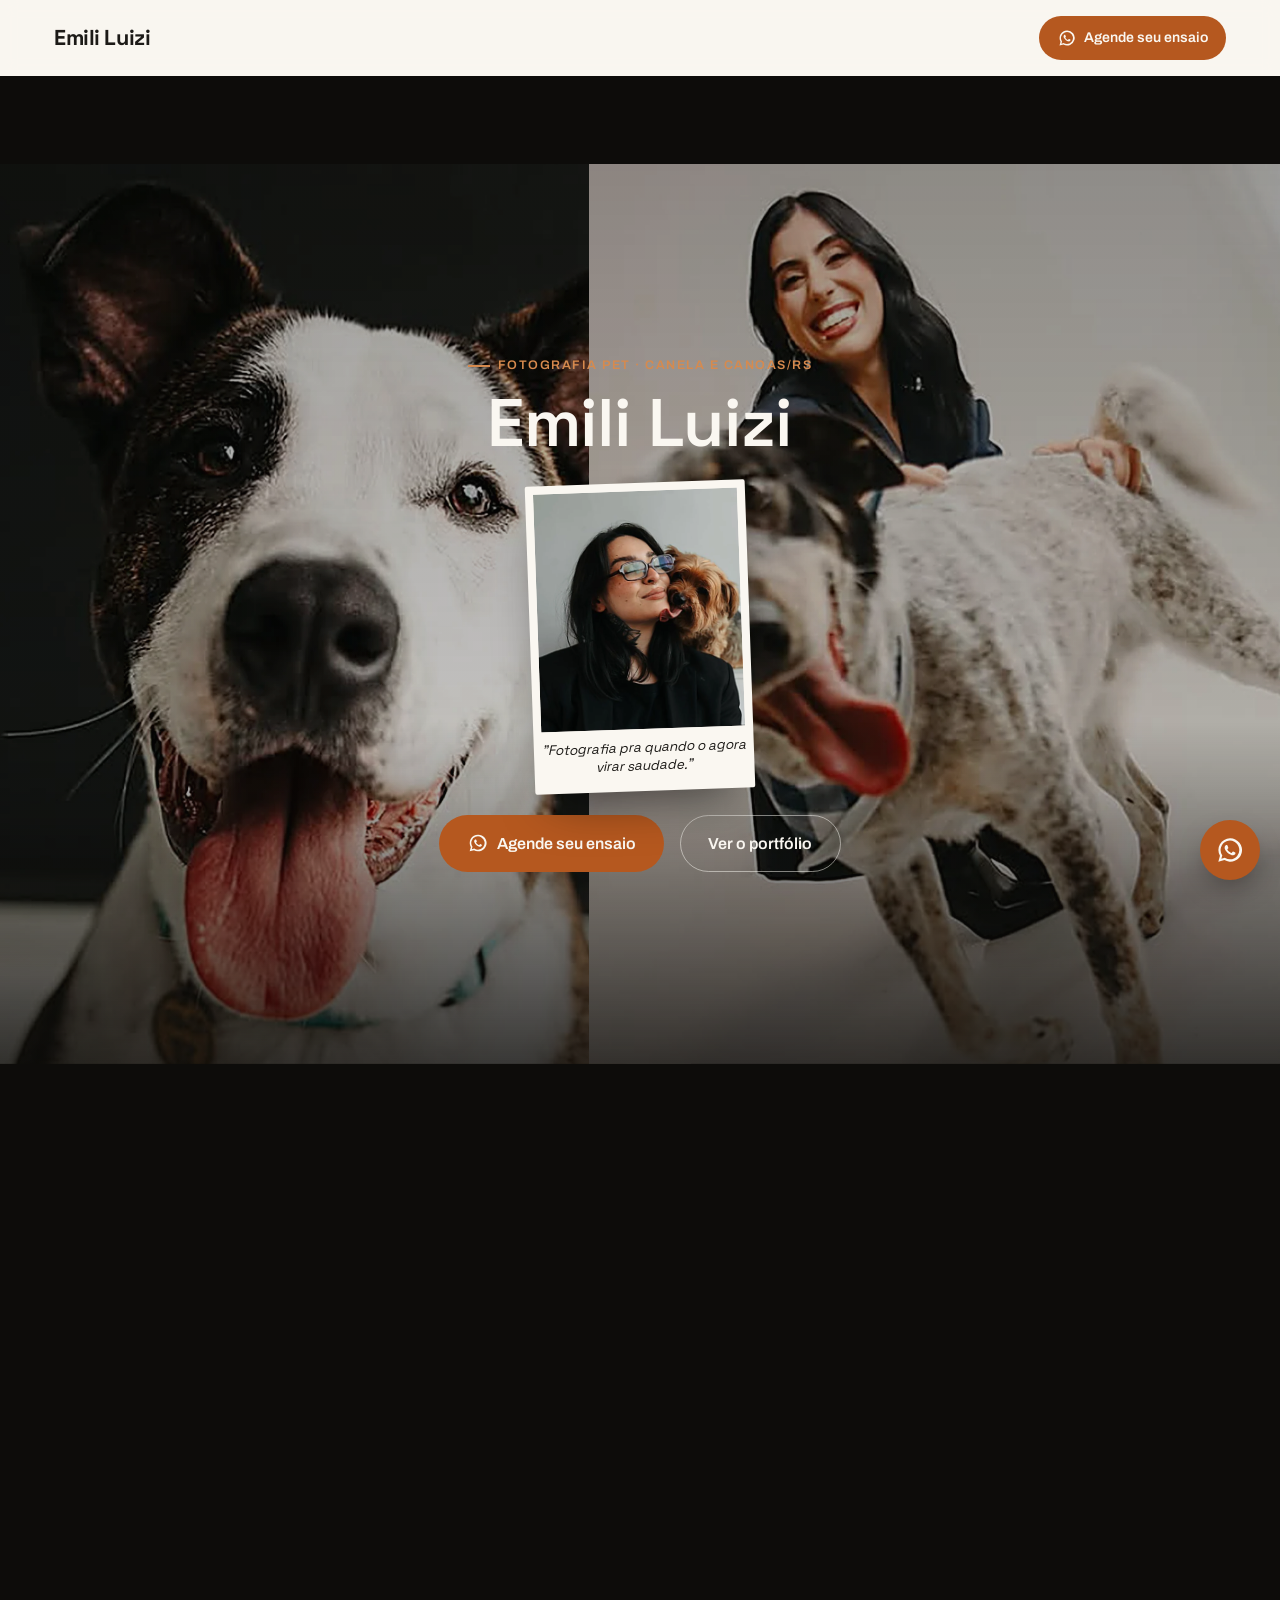
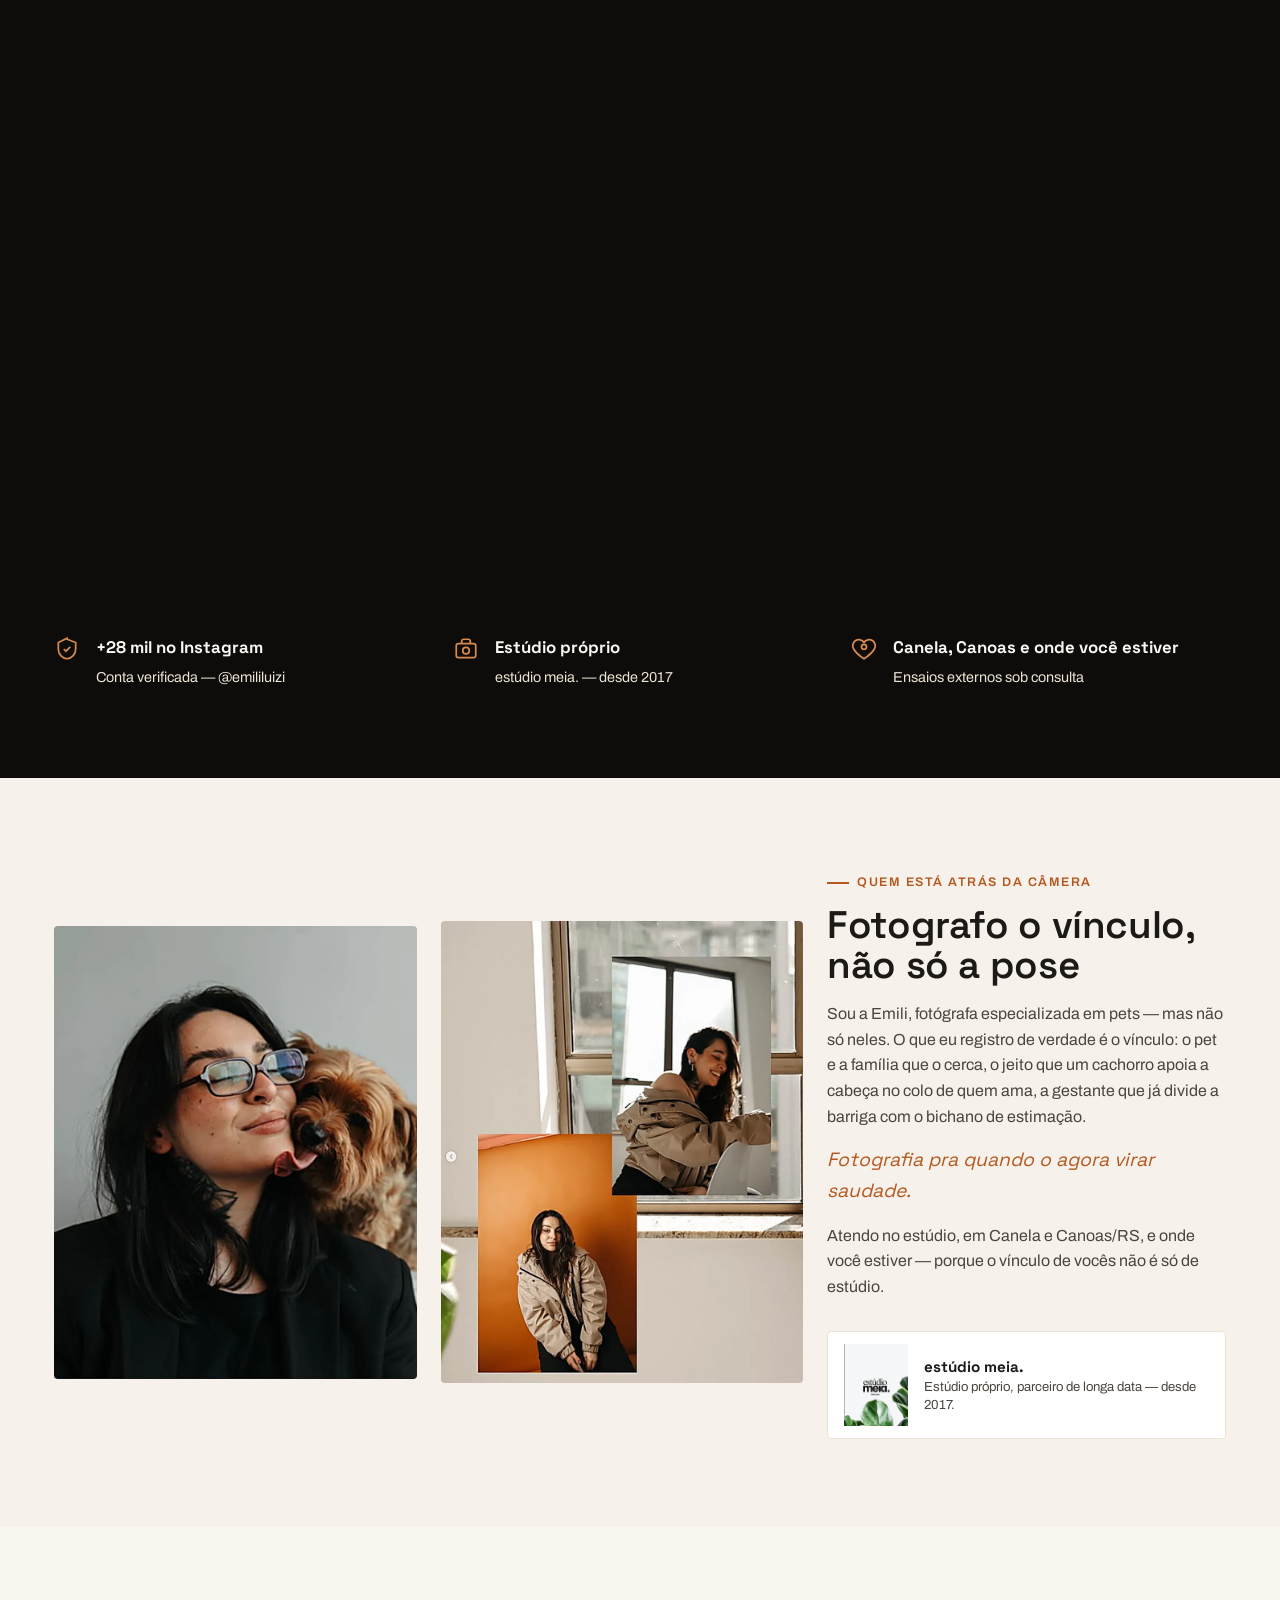
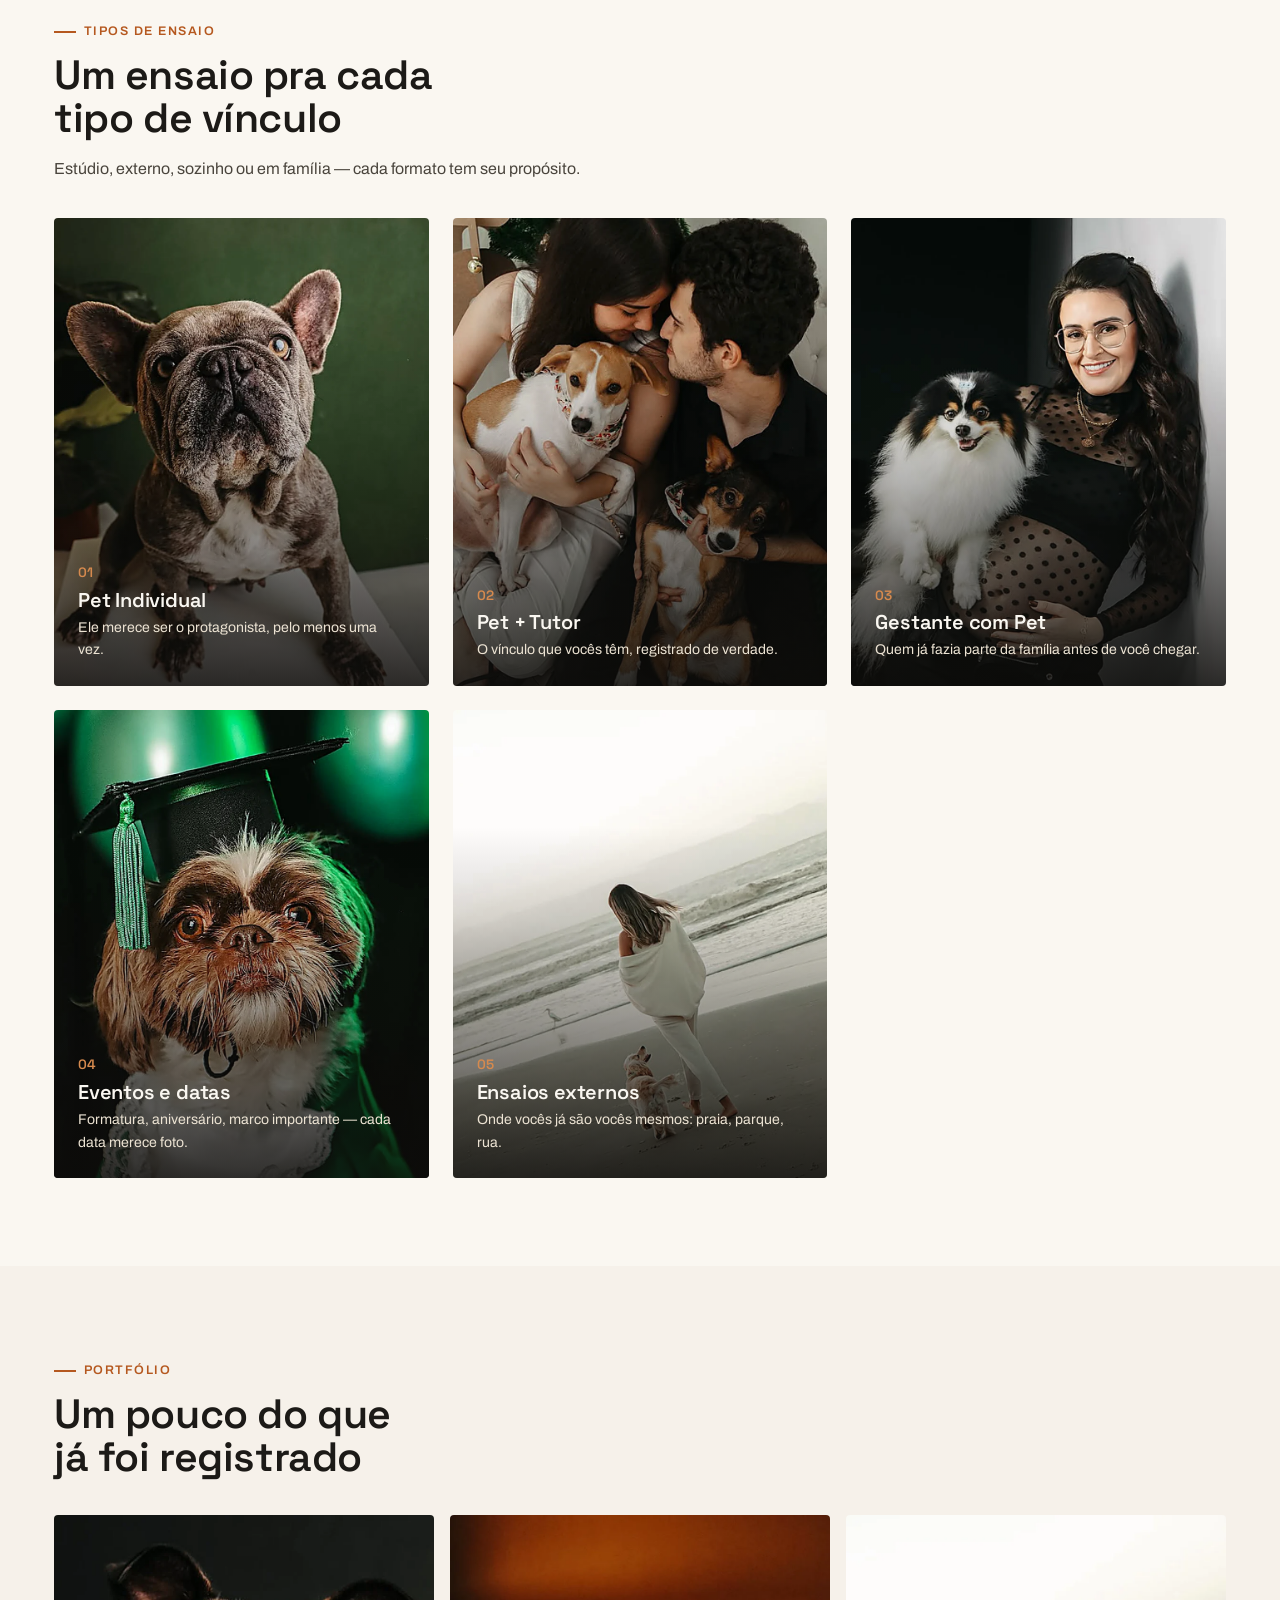
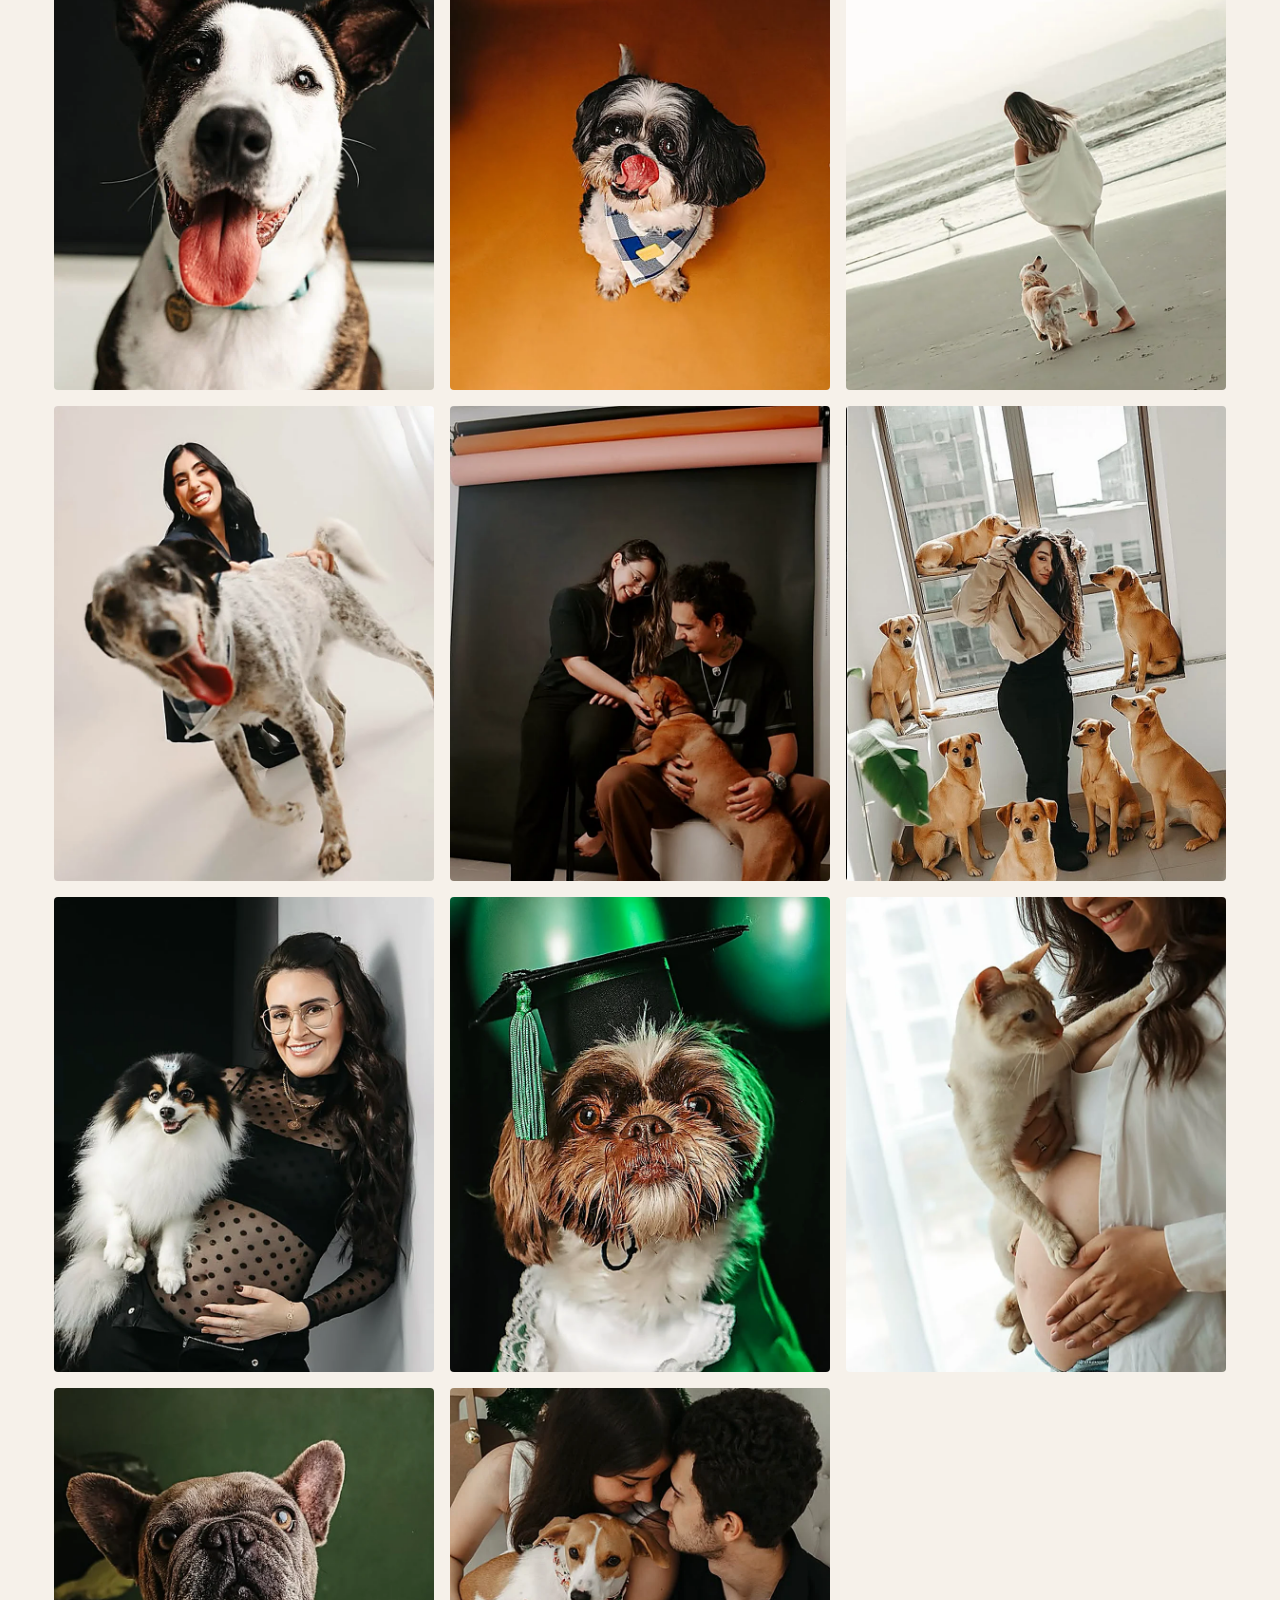
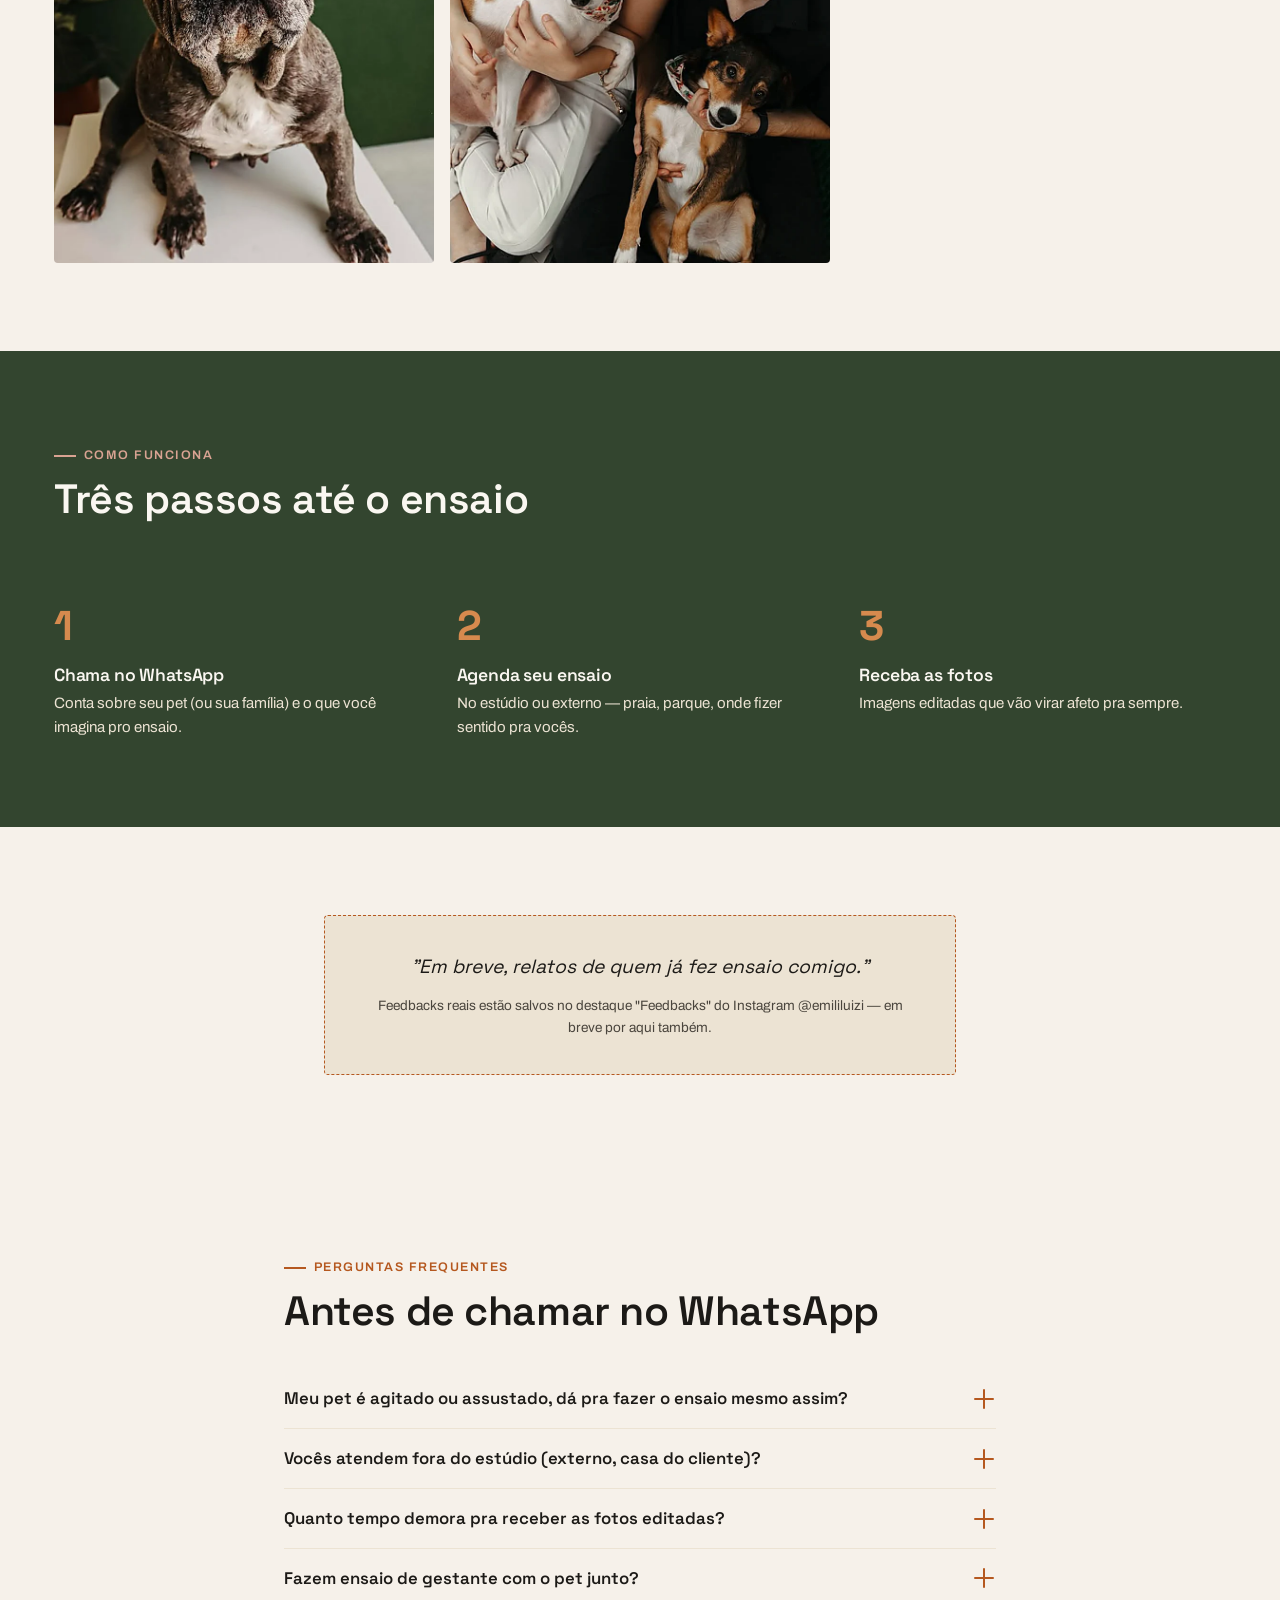
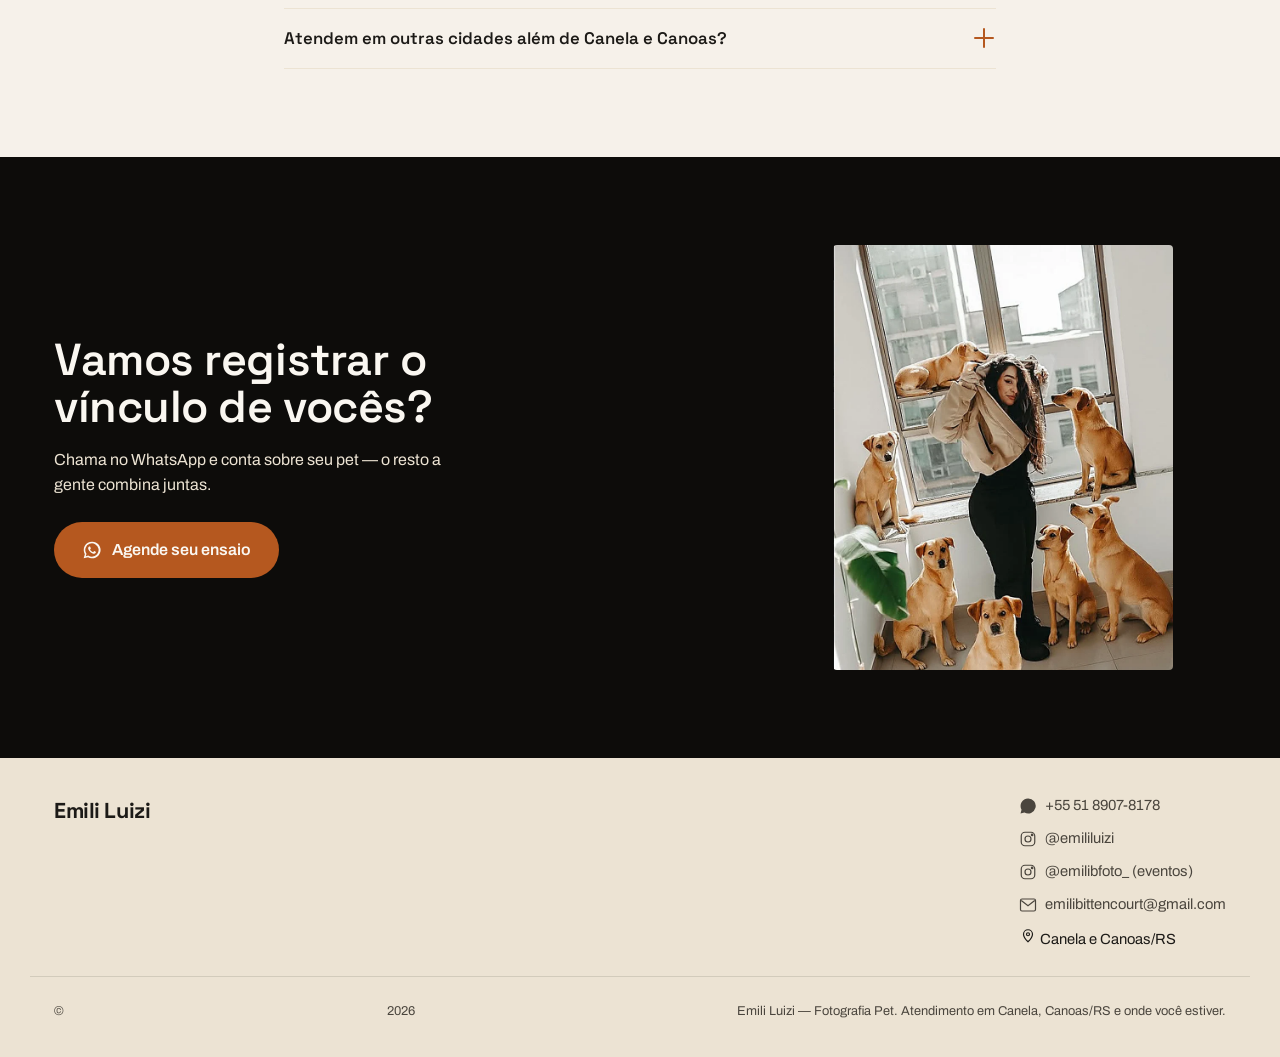
==== commit 7de944a8: "Hero split: duas fotos se abrem no scroll (estilo Misturini) Substitui o hero de foto unica por duas" ====
--- a/index.html
+++ b/index.html
@@ -31,23 +31,40 @@
 <main id="topo">
 
   <!-- 1. HERO -->
-  <section class="hero">
-    <div class="hero-fundo">
-      <picture>
-        <source srcset="assets/img/hero.webp" type="image/webp">
-        <img src="assets/img/hero.jpg" alt="Cachorro sorrindo com a língua de fora, retrato em estúdio fundo preto" width="1400" height="1750" loading="eager">
-      </picture>
-    </div>
-    <div class="hero-conteudo wrap">
-      <span class="kicker">Fotografia Pet · Canela e Canoas/RS</span>
-      <h1>Emili Luizi</h1>
-      <p class="slogan">"Fotografia pra quando o agora virar saudade."</p>
-      <div class="botoes-hero">
-        <a class="btn btn-terracota" href="https://wa.me/555189078178?text=Ol%C3%A1%21%20Vim%20pelo%20site%20e%20gostaria%20de%20agendar%20um%20ensaio." target="_blank" rel="noopener">
-          <svg viewBox="0 0 24 24" fill="currentColor" aria-hidden="true"><path d="M12 2a10 10 0 0 0-8.6 15L2 22l5.2-1.4A10 10 0 1 0 12 2Zm0 18a8 8 0 0 1-4.1-1.1l-.3-.2-3 .8.8-2.9-.2-.3A8 8 0 1 1 12 20Zm4.4-5.9c-.2-.1-1.4-.7-1.6-.8-.2-.1-.4-.1-.5.1-.2.2-.6.8-.8 1-.1.2-.3.2-.5.1-.2-.1-1-.4-1.9-1.2-.7-.6-1.2-1.4-1.3-1.6-.1-.2 0-.4.1-.5l.4-.4c.1-.1.2-.3.2-.4.1-.2 0-.3 0-.5s-.5-1.3-.7-1.7c-.2-.4-.4-.4-.5-.4h-.5c-.2 0-.4.1-.6.3-.2.2-.8.8-.8 1.9s.8 2.2.9 2.4c.1.2 1.6 2.5 3.9 3.5.5.2.9.4 1.3.5.5.2 1 .1 1.4.1.4-.1 1.4-.6 1.6-1.1.2-.5.2-1 .1-1.1-.1-.1-.2-.2-.4-.3Z"/></svg>
-          Agende seu ensaio
-        </a>
-        <a class="btn btn-contorno" href="#galeria">Ver o portfólio</a>
+  <section class="hero-split">
+    <div class="hero-split-palco">
+      <div class="hero-split-painel painel-esq">
+        <picture>
+          <source srcset="assets/img/hero-esquerda.webp" type="image/webp">
+          <img src="assets/img/hero-esquerda.jpg" alt="Cachorro sorrindo com a língua de fora, retrato em estúdio fundo preto" width="1100" height="1750" loading="eager">
+        </picture>
+      </div>
+      <div class="hero-split-painel painel-dir">
+        <picture>
+          <source srcset="assets/img/hero-direita.webp" type="image/webp">
+          <img src="assets/img/hero-direita.jpg" alt="Mulher correndo com o cachorro em ensaio de estúdio" width="1100" height="1750" loading="eager">
+        </picture>
+      </div>
+
+      <div class="hero-split-conteudo">
+        <span class="kicker">Fotografia Pet · Canela e Canoas/RS</span>
+        <h1>Emili Luizi</h1>
+
+        <figure class="hero-cartao">
+          <picture>
+            <source srcset="assets/img/sobre-principal.webp" type="image/webp">
+            <img src="assets/img/sobre-principal.jpg" alt="Emili Luizi sendo lambida por um cachorro pequeno de pelagem clara" width="900" height="1050" loading="eager">
+          </picture>
+          <figcaption>"Fotografia pra quando o agora virar saudade."</figcaption>
+        </figure>
+
+        <div class="botoes-hero hero-split-botoes">
+          <a class="btn btn-terracota" href="https://wa.me/555189078178?text=Ol%C3%A1%21%20Vim%20pelo%20site%20e%20gostaria%20de%20agendar%20um%20ensaio." target="_blank" rel="noopener">
+            <svg viewBox="0 0 24 24" fill="currentColor" aria-hidden="true"><path d="M12 2a10 10 0 0 0-8.6 15L2 22l5.2-1.4A10 10 0 1 0 12 2Zm0 18a8 8 0 0 1-4.1-1.1l-.3-.2-3 .8.8-2.9-.2-.3A8 8 0 1 1 12 20Zm4.4-5.9c-.2-.1-1.4-.7-1.6-.8-.2-.1-.4-.1-.5.1-.2.2-.6.8-.8 1-.1.2-.3.2-.5.1-.2-.1-1-.4-1.9-1.2-.7-.6-1.2-1.4-1.3-1.6-.1-.2 0-.4.1-.5l.4-.4c.1-.1.2-.3.2-.4.1-.2 0-.3 0-.5s-.5-1.3-.7-1.7c-.2-.4-.4-.4-.5-.4h-.5c-.2 0-.4.1-.6.3-.2.2-.8.8-.8 1.9s.8 2.2.9 2.4c.1.2 1.6 2.5 3.9 3.5.5.2.9.4 1.3.5.5.2 1 .1 1.4.1.4-.1 1.4-.6 1.6-1.1.2-.5.2-1 .1-1.1-.1-.1-.2-.2-.4-.3Z"/></svg>
+            Agende seu ensaio
+          </a>
+          <a class="btn btn-contorno" href="#galeria">Ver o portfólio</a>
+        </div>
       </div>
     </div>
   </section>
--- a/assets/css/style.css
+++ b/assets/css/style.css
@@ -104,44 +104,75 @@
 .nav-cta:hover{ background:var(--terracota-700); }
 .nav-cta svg{width:18px;height:18px;flex:none}
 
-/* ---------- Hero ---------- */
-.hero{
+/* ---------- Hero split (duas fotos que se abrem no scroll) ---------- */
+.hero-split{
   position:relative;
-  min-height:92vh;
-  display:flex; align-items:flex-end;
+  height:230vh;
+  background:var(--preto);
+}
+.hero-split-palco{
+  position:sticky;
+  top:0;
+  height:100vh;
+  overflow:hidden;
+}
+.hero-split-painel{
+  position:absolute; top:0; height:100%; width:54%;
+  will-change:transform;
+}
+.hero-split-painel.painel-esq{ left:0; }
+.hero-split-painel.painel-dir{ right:0; }
+.hero-split-painel img{ width:100%; height:100%; object-fit:cover; }
+.hero-split-painel.painel-esq img{ object-position:70% 25%; }
+.hero-split-painel.painel-dir img{ object-position:30% 30%; }
+.hero-split-palco::before{
+  content:'';
+  position:absolute; inset:0; z-index:1; pointer-events:none;
+  background:linear-gradient(0deg, rgba(13,12,10,.82) 0%, rgba(13,12,10,.25) 38%, rgba(13,12,10,.4) 100%);
+}
+.hero-split-conteudo{
+  position:relative; z-index:2;
+  height:100%;
+  display:flex; flex-direction:column; align-items:center; justify-content:center;
+  text-align:center;
   color:var(--bege-100);
-  overflow:hidden;
-  padding-top:0;
-}
-.hero-fundo{
-  position:absolute; inset:0; z-index:0;
-}
-.hero-fundo img{ width:100%; height:100%; object-fit:cover; object-position:50% 20%; }
-.hero-fundo::after{
-  content:'';
-  position:absolute; inset:0;
-  background:linear-gradient(0deg, rgba(13,12,10,.88) 0%, rgba(13,12,10,.35) 45%, rgba(13,12,10,.15) 70%);
-}
-.hero-conteudo{
-  position:relative; z-index:1;
-  padding-block:var(--s-7) var(--s-6);
-  width:100%;
-}
-.hero-conteudo .kicker{ color:var(--terracota-claro); }
-.hero-conteudo .kicker::before{ background:var(--terracota-claro); }
-.hero h1{
-  font-size:clamp(2.6rem, 7vw, 5rem);
+  padding-inline:var(--s-4);
+}
+.hero-split-conteudo .kicker{ color:var(--terracota-claro); }
+.hero-split-conteudo .kicker::before{ background:var(--terracota-claro); }
+.hero-split-conteudo h1{
+  font-size:clamp(2.4rem, 6vw, 4.2rem);
   color:var(--bege-100);
-  margin-block:var(--s-3);
-}
-.hero p.slogan{
-  font-size:clamp(1.1rem, 2vw, 1.4rem);
-  color:var(--bege-200);
-  max-width:36ch;
-  margin-bottom:var(--s-4);
-  font-style:italic;
-}
-.botoes-hero{ display:flex; flex-wrap:wrap; gap:var(--s-3); }
+  margin-block:var(--s-2) var(--s-4);
+}
+.hero-cartao{
+  width:min(220px, 40vw);
+  margin:0 0 var(--s-4);
+  background:var(--bege-100);
+  padding:.5rem .5rem 1rem;
+  border-radius:2px;
+  box-shadow:0 25px 50px -20px rgba(0,0,0,.6);
+  transform:rotate(-2deg);
+}
+.hero-cartao picture{ display:block; aspect-ratio:6/7; overflow:hidden; }
+.hero-cartao img{ width:100%; height:100%; object-fit:cover; }
+.hero-cartao figcaption{
+  font-family:var(--fonte-display); font-style:italic; color:var(--tinta);
+  font-size:.85rem; text-align:center; padding-top:.6rem; line-height:1.35;
+}
+.botoes-hero{ display:flex; flex-wrap:wrap; justify-content:center; gap:var(--s-3); }
+@media (max-width:720px){
+  .hero-split{ height:auto; background:none; }
+  .hero-split-palco{ position:relative; height:auto; min-height:100vh; padding-block:var(--s-7) var(--s-6); }
+  .hero-split-painel{ position:absolute; width:100%; left:0; right:0; transform:none !important; }
+  .hero-split-painel.painel-dir{ display:none; }
+  .hero-cartao{ width:min(240px, 55vw); }
+}
+@media (prefers-reduced-motion: reduce){
+  .hero-split{ height:auto; }
+  .hero-split-palco{ position:relative; }
+  .hero-split-painel{ transform:none !important; }
+}
 .btn{
   display:inline-flex; align-items:center; justify-content:center; gap:.6rem;
   min-height:52px;
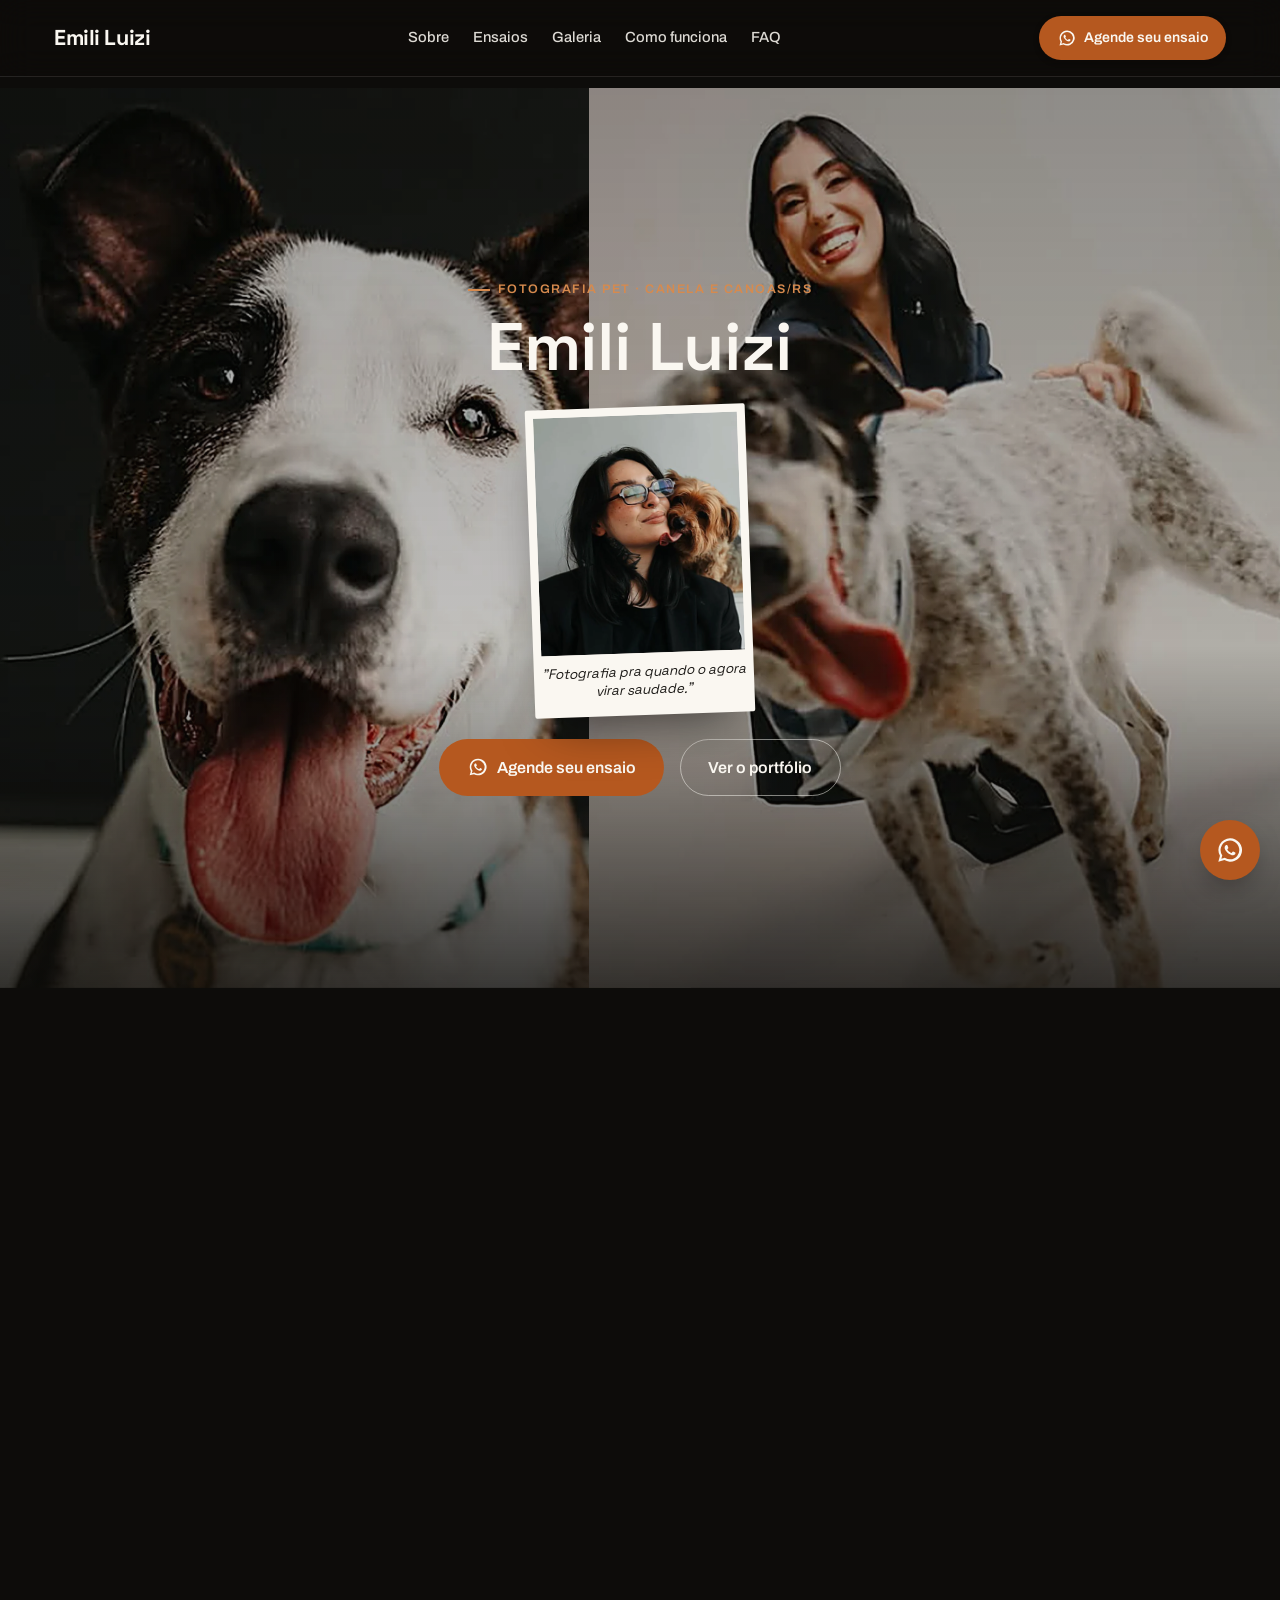
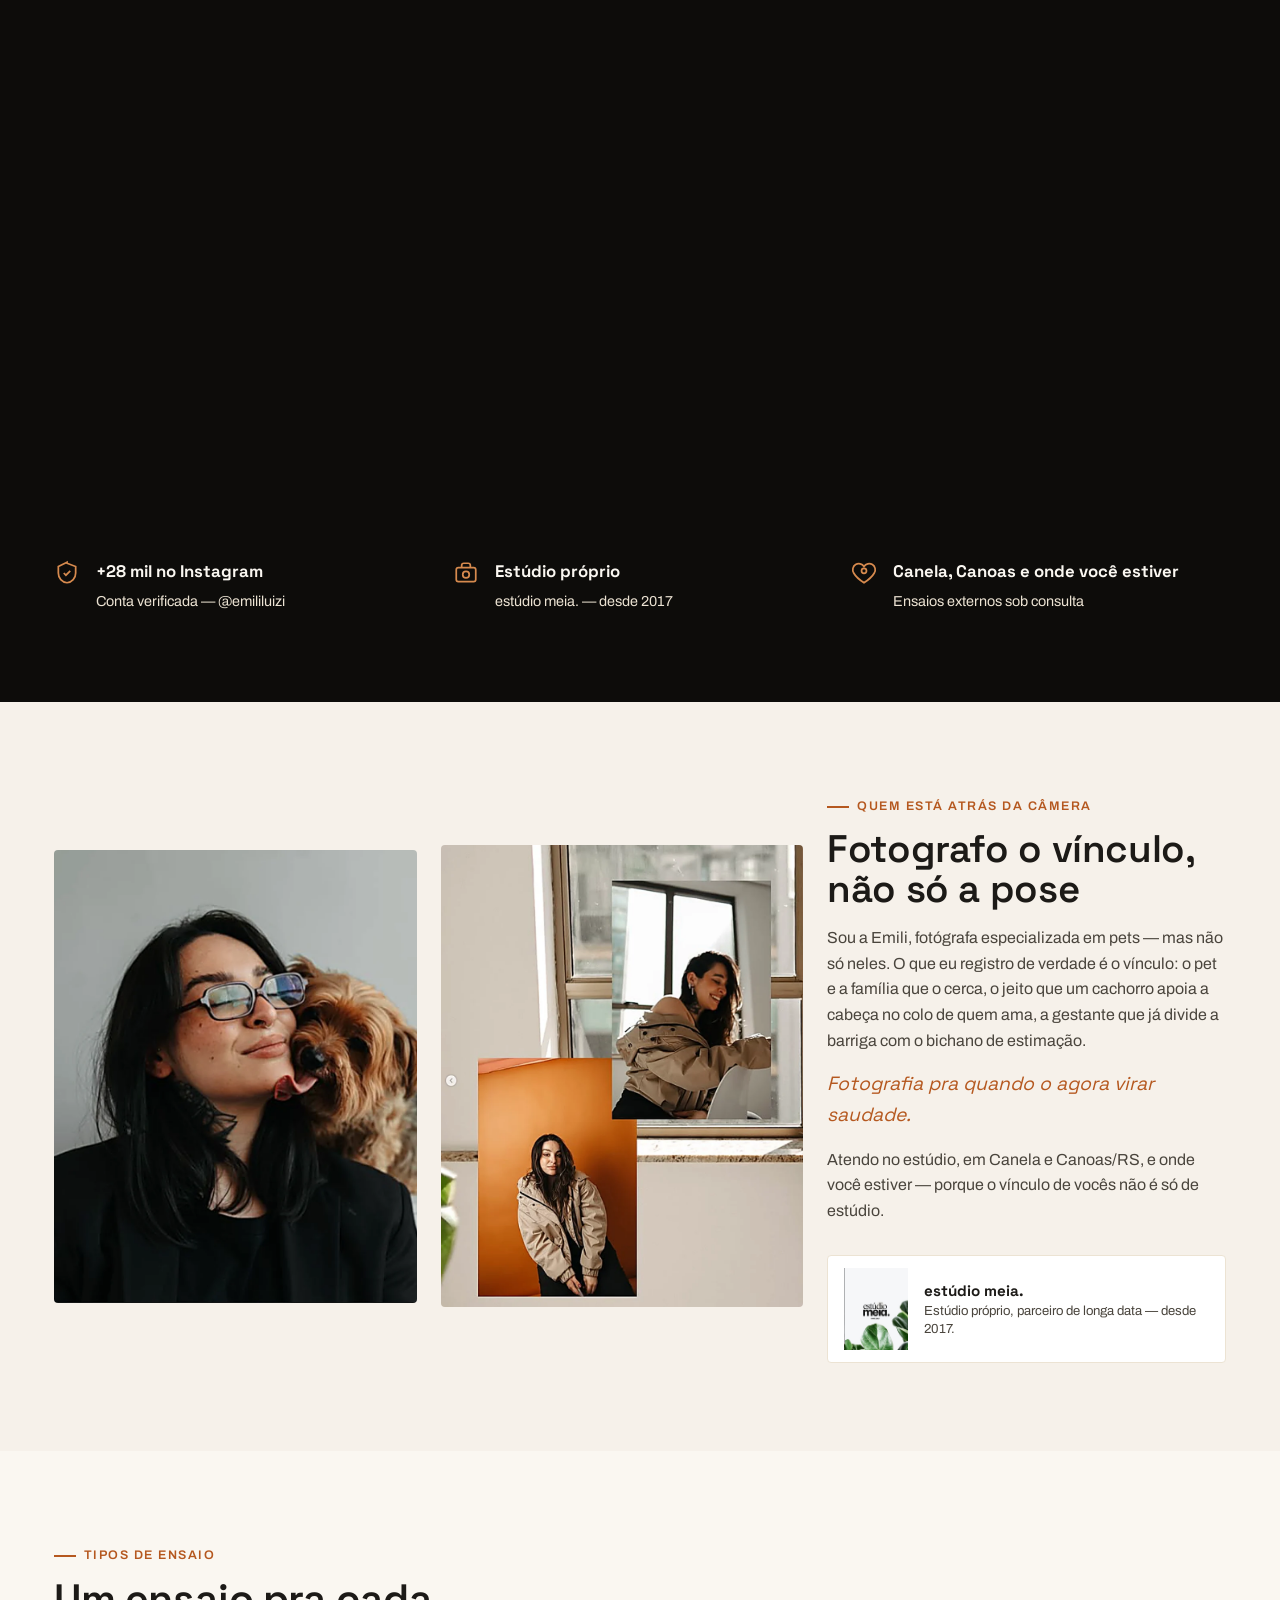
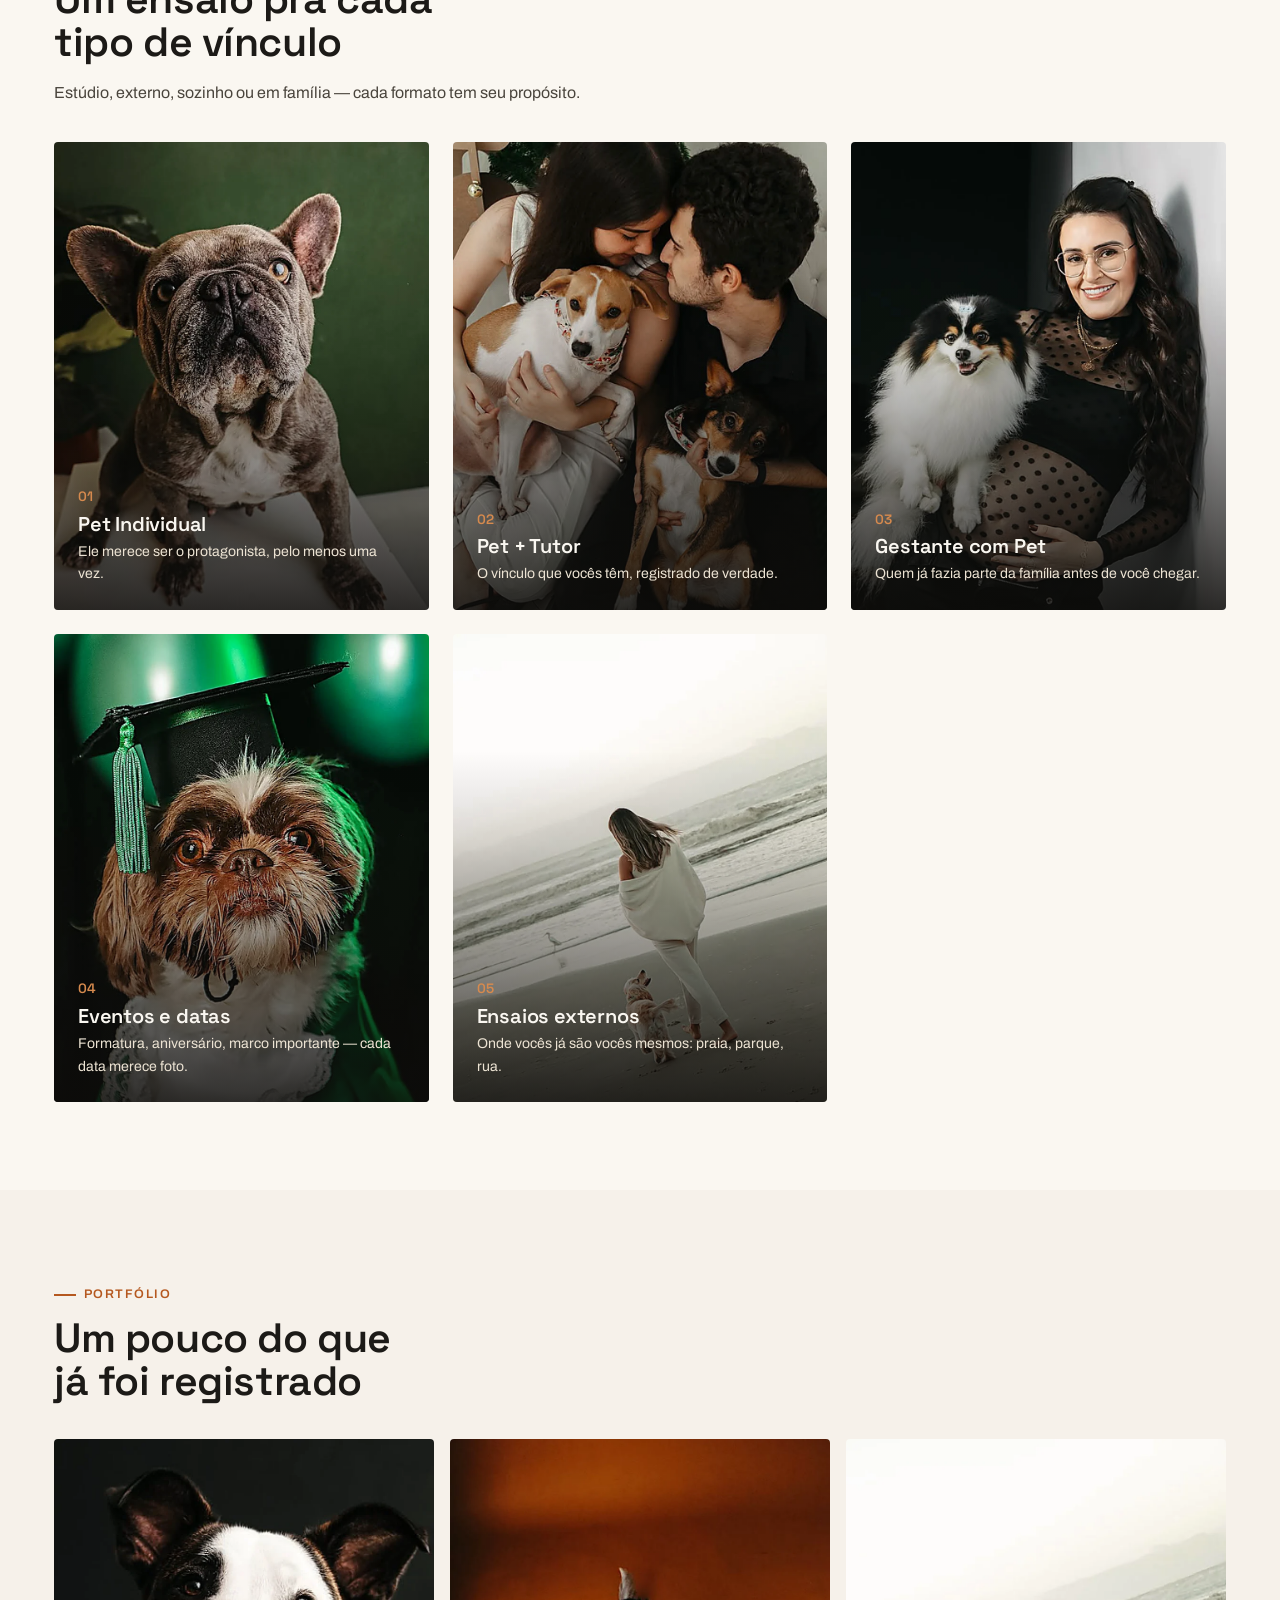
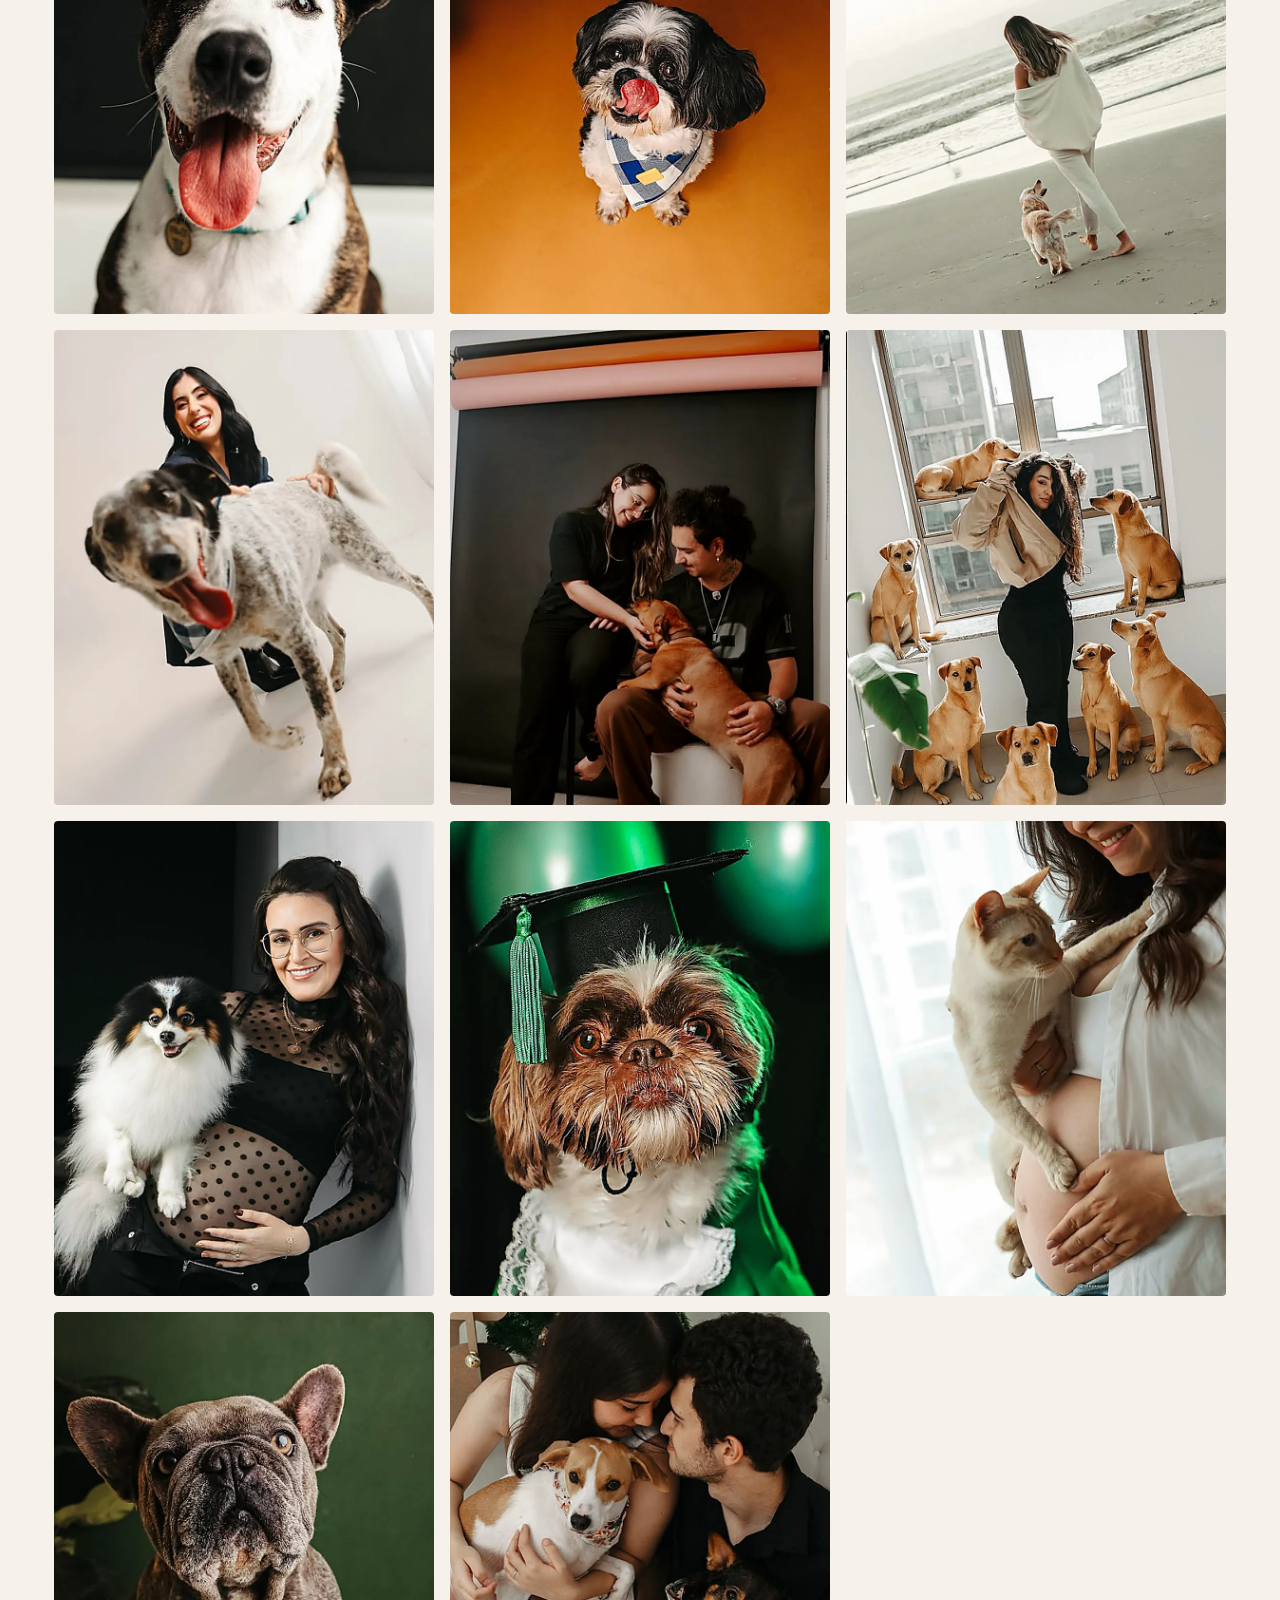
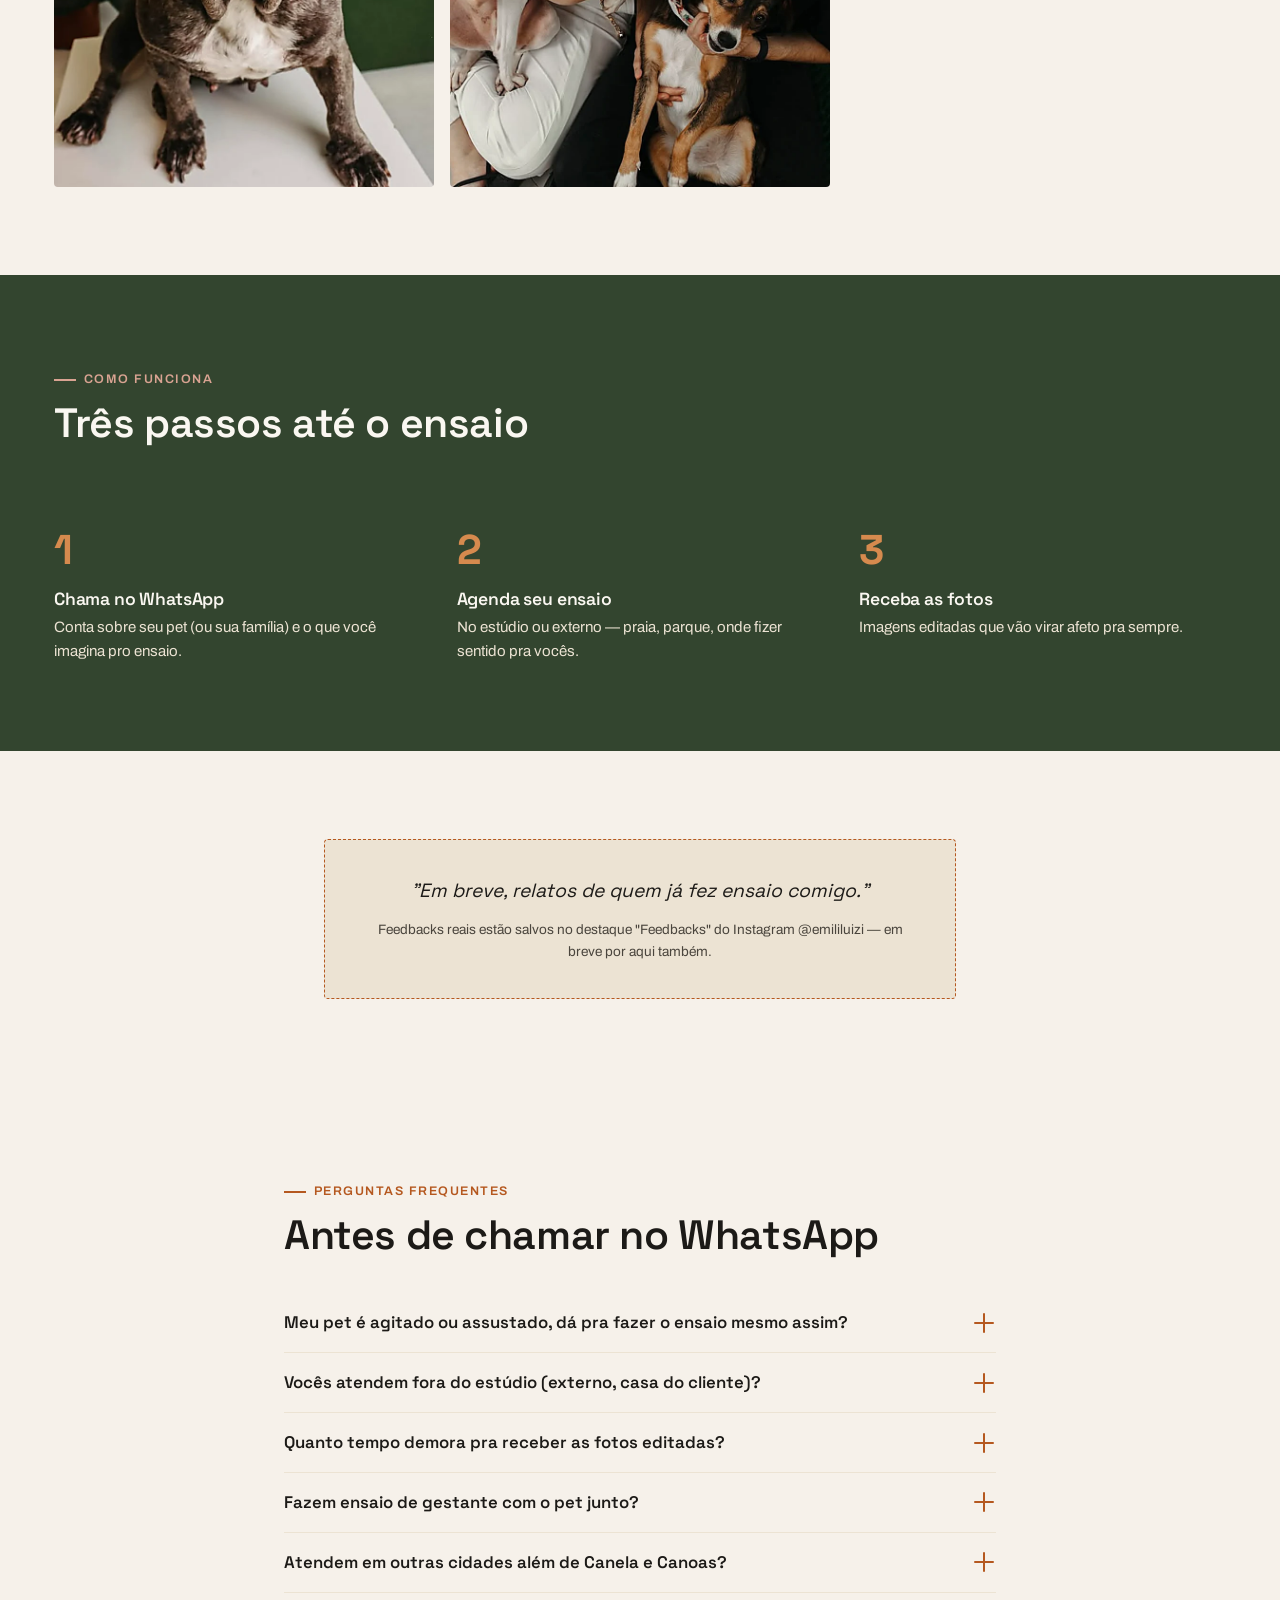
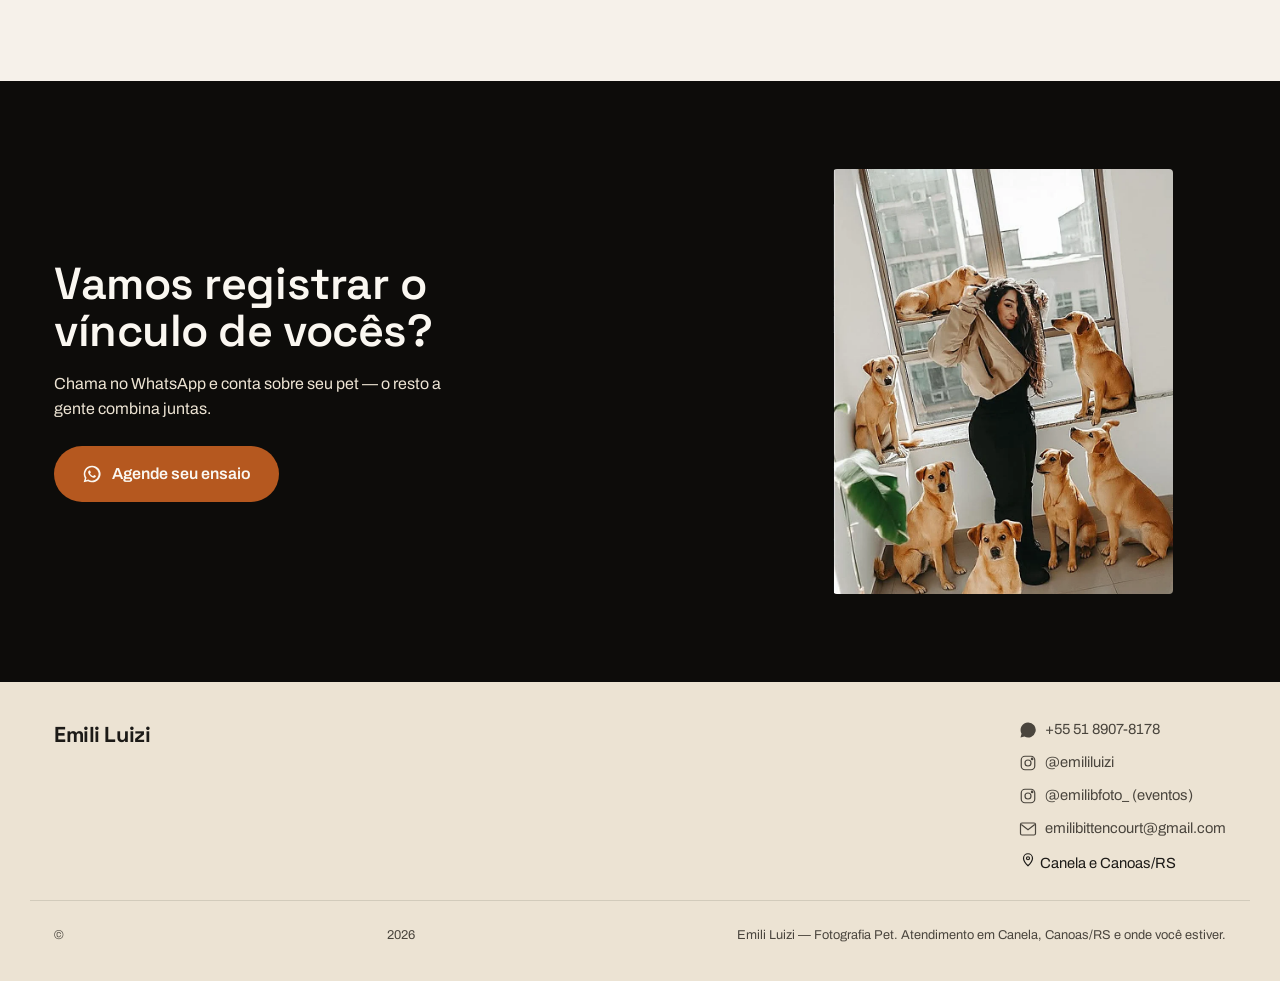
==== commit 3877c6f2: "Header vira barra de vidro com navegacao por secao Substitui a barra opaca por um header sempre tran" ====
--- a/index.html
+++ b/index.html
@@ -19,12 +19,26 @@
 <body>
 
 <header class="header">
-  <div class="wrap">
+  <div class="wrap header-linha">
     <a href="#topo" class="marca">Emili Luizi</a>
-    <a class="nav-cta" href="https://wa.me/555189078178?text=Ol%C3%A1%21%20Vim%20pelo%20site%20e%20gostaria%20de%20agendar%20um%20ensaio." target="_blank" rel="noopener">
-      <svg viewBox="0 0 24 24" fill="currentColor" aria-hidden="true"><path d="M12 2a10 10 0 0 0-8.6 15L2 22l5.2-1.4A10 10 0 1 0 12 2Zm0 18a8 8 0 0 1-4.1-1.1l-.3-.2-3 .8.8-2.9-.2-.3A8 8 0 1 1 12 20Zm4.4-5.9c-.2-.1-1.4-.7-1.6-.8-.2-.1-.4-.1-.5.1-.2.2-.6.8-.8 1-.1.2-.3.2-.5.1-.2-.1-1-.4-1.9-1.2-.7-.6-1.2-1.4-1.3-1.6-.1-.2 0-.4.1-.5l.4-.4c.1-.1.2-.3.2-.4.1-.2 0-.3 0-.5s-.5-1.3-.7-1.7c-.2-.4-.4-.4-.5-.4h-.5c-.2 0-.4.1-.6.3-.2.2-.8.8-.8 1.9s.8 2.2.9 2.4c.1.2 1.6 2.5 3.9 3.5.5.2.9.4 1.3.5.5.2 1 .1 1.4.1.4-.1 1.4-.6 1.6-1.1.2-.5.2-1 .1-1.1-.1-.1-.2-.2-.4-.3Z"/></svg>
-      Agende seu ensaio
-    </a>
+
+    <nav class="header-nav" id="menu-nav">
+      <a href="#sobre">Sobre</a>
+      <a href="#ensaios">Ensaios</a>
+      <a href="#galeria">Galeria</a>
+      <a href="#como-funciona">Como funciona</a>
+      <a href="#faq">FAQ</a>
+    </nav>
+
+    <div class="header-acoes">
+      <a class="nav-cta" href="https://wa.me/555189078178?text=Ol%C3%A1%21%20Vim%20pelo%20site%20e%20gostaria%20de%20agendar%20um%20ensaio." target="_blank" rel="noopener">
+        <svg viewBox="0 0 24 24" fill="currentColor" aria-hidden="true"><path d="M12 2a10 10 0 0 0-8.6 15L2 22l5.2-1.4A10 10 0 1 0 12 2Zm0 18a8 8 0 0 1-4.1-1.1l-.3-.2-3 .8.8-2.9-.2-.3A8 8 0 1 1 12 20Zm4.4-5.9c-.2-.1-1.4-.7-1.6-.8-.2-.1-.4-.1-.5.1-.2.2-.6.8-.8 1-.1.2-.3.2-.5.1-.2-.1-1-.4-1.9-1.2-.7-.6-1.2-1.4-1.3-1.6-.1-.2 0-.4.1-.5l.4-.4c.1-.1.2-.3.2-.4.1-.2 0-.3 0-.5s-.5-1.3-.7-1.7c-.2-.4-.4-.4-.5-.4h-.5c-.2 0-.4.1-.6.3-.2.2-.8.8-.8 1.9s.8 2.2.9 2.4c.1.2 1.6 2.5 3.9 3.5.5.2.9.4 1.3.5.5.2 1 .1 1.4.1.4-.1 1.4-.6 1.6-1.1.2-.5.2-1 .1-1.1-.1-.1-.2-.2-.4-.3Z"/></svg>
+        <span class="nav-cta-texto">Agende seu ensaio</span>
+      </a>
+      <button class="header-hamburguer" id="botao-menu" aria-expanded="false" aria-controls="menu-nav" aria-label="Abrir menu">
+        <span></span><span></span><span></span>
+      </button>
+    </div>
   </div>
 </header>
 
@@ -117,7 +131,7 @@
   </section>
 
   <!-- 4. TIPOS DE ENSAIO -->
-  <section class="ensaios">
+  <section class="ensaios" id="ensaios">
     <div class="wrap">
       <div class="secao-cabecalho">
         <span class="kicker">Tipos de ensaio</span>
@@ -193,7 +207,7 @@
   </section>
 
   <!-- 6. COMO FUNCIONA -->
-  <section class="como-funciona">
+  <section class="como-funciona" id="como-funciona">
     <div class="wrap">
       <div class="secao-cabecalho">
         <span class="kicker">Como funciona</span>
--- a/assets/css/style.css
+++ b/assets/css/style.css
@@ -74,16 +74,27 @@
 }
 .kicker::before{ content:''; width:22px; height:2px; background:var(--terracota); }
 
-/* ---------- Header ---------- */
+/* ---------- Header: barra de vidro flutuante, sempre translucida ---------- */
+/* Sobre o hero: vidro escuro (glassmorphism) com texto claro. Depois de rolar
+   (classe .header-solido, ligada por JS em main.js): vidro claro, texto escuro.
+   Nunca vira um retangulo opaco -- backdrop-filter fica ligado nos dois estados. */
 .header{
-  position:sticky; top:0; z-index:40;
-  background:rgba(250,247,241,.9);
-  backdrop-filter:blur(8px);
-  -webkit-backdrop-filter:blur(8px);
-}
-.header.no-fundo{ background:transparent; }
-.header .wrap{
-  display:flex; align-items:center; justify-content:space-between;
+  position:fixed; top:0; left:0; right:0; z-index:40;
+  background:rgba(13,12,10,.32);
+  -webkit-backdrop-filter:blur(16px) saturate(160%);
+  backdrop-filter:blur(16px) saturate(160%);
+  border-bottom:1px solid rgba(255,255,255,.1);
+  color:var(--bege-100);
+  transition:background .25s ease, color .25s ease, border-color .25s ease, box-shadow .25s ease;
+}
+.header.header-solido{
+  background:rgba(250,247,241,.62);
+  border-bottom-color:rgba(28,26,23,.1);
+  color:var(--tinta);
+  box-shadow:0 8px 30px -20px rgba(13,12,10,.5);
+}
+.header-linha{
+  display:flex; align-items:center; justify-content:space-between; gap:var(--s-4);
   padding-block:var(--s-3);
 }
 .marca{
@@ -92,7 +103,27 @@
   color:inherit;
   text-decoration:none;
   letter-spacing:-.02em;
-}
+  flex:none;
+}
+.header-nav{
+  display:flex; align-items:center; gap:var(--s-4);
+  flex:1; justify-content:center;
+}
+.header-nav a{
+  position:relative;
+  color:inherit; text-decoration:none;
+  font-size:.92rem; font-weight:500;
+  padding-block:.4rem;
+  opacity:.88;
+  transition:opacity .2s ease;
+}
+.header-nav a::after{
+  content:''; position:absolute; left:0; right:100%; bottom:0; height:1.5px;
+  background:currentColor; transition:right .2s ease;
+}
+.header-nav a:hover{ opacity:1; }
+.header-nav a:hover::after{ right:0; }
+.header-acoes{ display:flex; align-items:center; gap:var(--s-3); flex:none; }
 .nav-cta{
   display:inline-flex; align-items:center; gap:.5rem;
   background:var(--terracota); color:var(--bege-100);
@@ -100,9 +131,46 @@
   font-size:.88rem; font-weight:600; text-decoration:none;
   transition:background .2s ease;
   min-height:44px;
+  box-shadow:0 2px 10px -4px rgba(13,12,10,.4);
 }
 .nav-cta:hover{ background:var(--terracota-700); }
 .nav-cta svg{width:18px;height:18px;flex:none}
+
+.header-hamburguer{
+  display:none;
+  flex-direction:column; justify-content:center; gap:5px;
+  width:44px; height:44px;
+  background:none; border:none; padding:0;
+}
+.header-hamburguer span{
+  display:block; width:22px; height:1.5px; background:currentColor;
+  margin-inline:auto; transition:transform .2s ease, opacity .2s ease;
+}
+.header-hamburguer[aria-expanded="true"] span:nth-child(1){ transform:translateY(6.5px) rotate(45deg); }
+.header-hamburguer[aria-expanded="true"] span:nth-child(2){ opacity:0; }
+.header-hamburguer[aria-expanded="true"] span:nth-child(3){ transform:translateY(-6.5px) rotate(-45deg); }
+
+@media (max-width:880px){
+  .header-nav{
+    display:flex; flex-direction:column; align-items:stretch; justify-content:flex-start;
+    position:fixed; top:0; right:0; height:100vh; width:min(78vw, 320px);
+    padding:calc(var(--s-7) + var(--s-3)) var(--s-4) var(--s-4);
+    gap:var(--s-2);
+    background:rgba(13,12,10,.75);
+    -webkit-backdrop-filter:blur(20px) saturate(160%);
+    backdrop-filter:blur(20px) saturate(160%);
+    border-left:1px solid rgba(255,255,255,.1);
+    color:var(--bege-100);
+    transform:translateX(100%);
+    transition:transform .3s ease;
+  }
+  .header-nav.aberto{ transform:translateX(0); }
+  .header-nav a{ font-size:1.1rem; padding-block:.7rem; opacity:1; }
+  .header-nav a::after{ display:none; }
+  .nav-cta-texto{ display:none; }
+  .nav-cta{ padding:.65rem; width:44px; justify-content:center; }
+  .header-hamburguer{ display:flex; }
+}
 
 /* ---------- Hero split (duas fotos que se abrem no scroll) ---------- */
 .hero-split{
